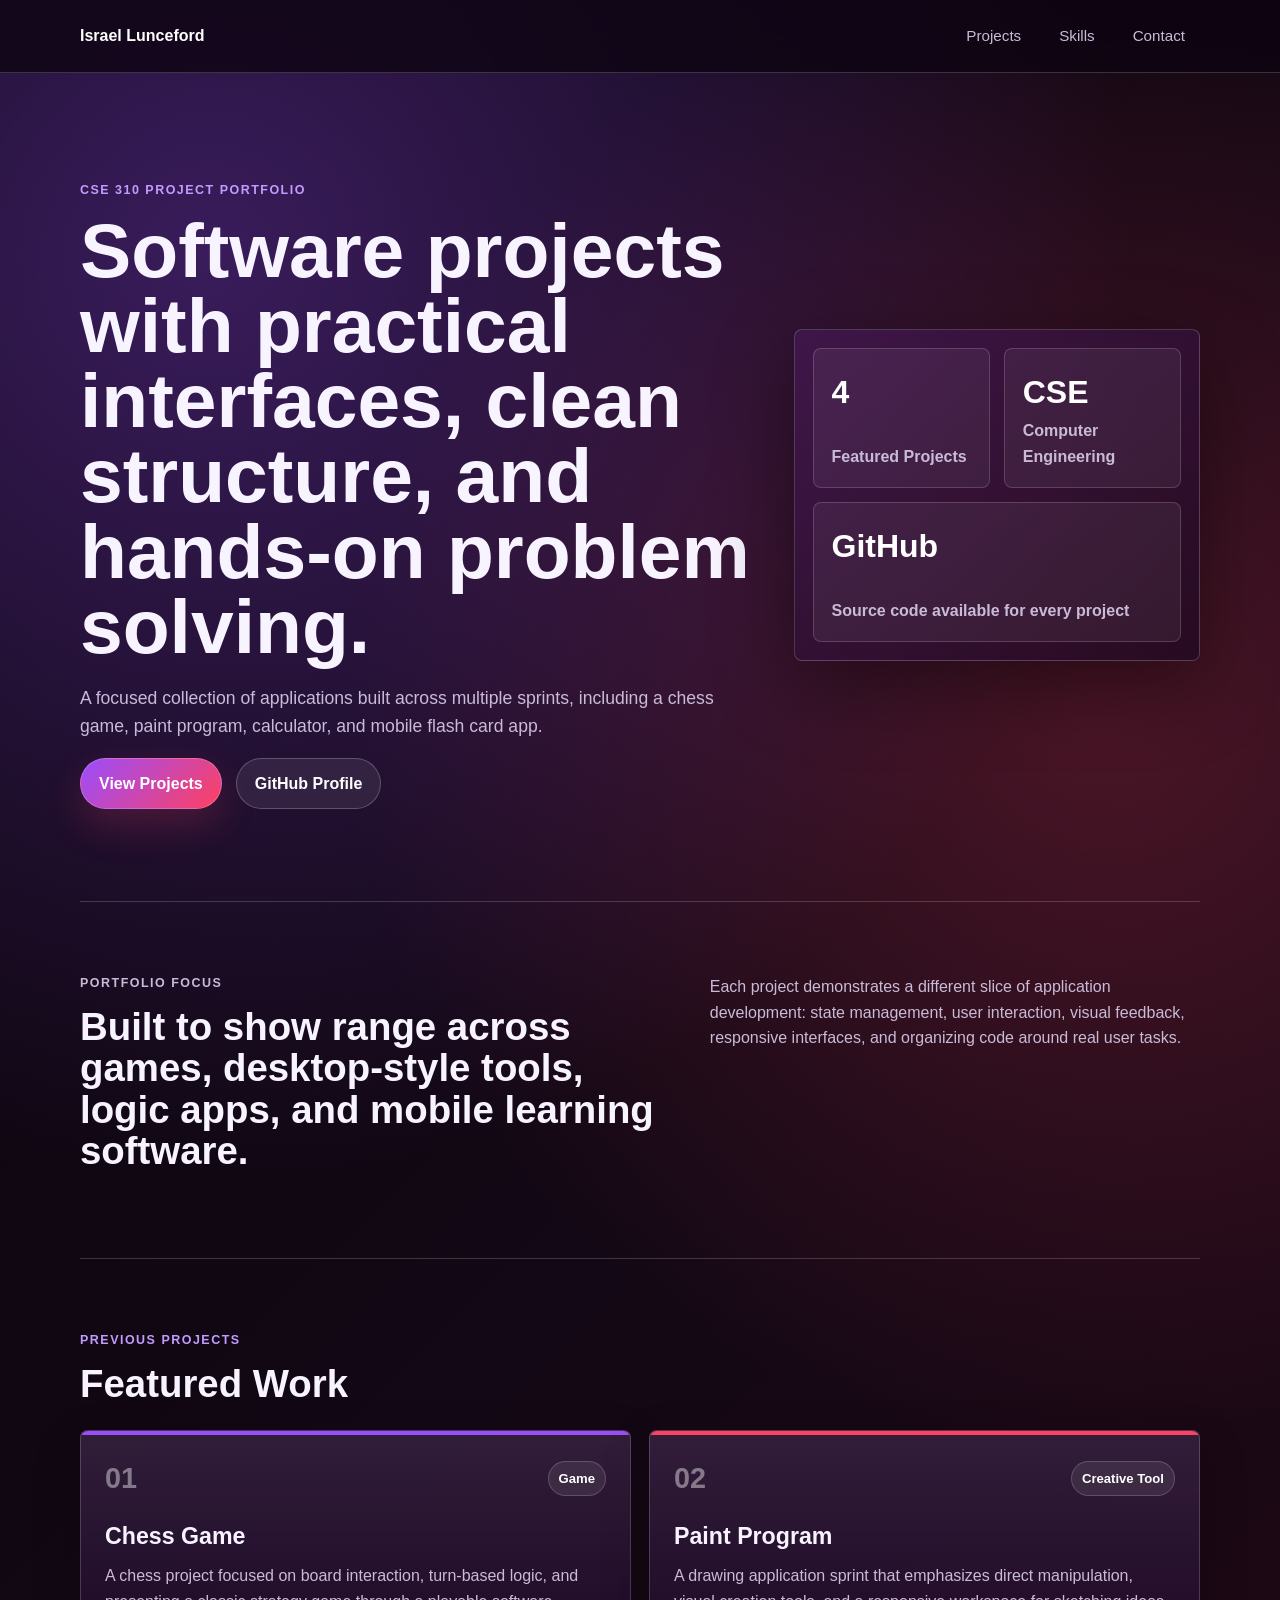
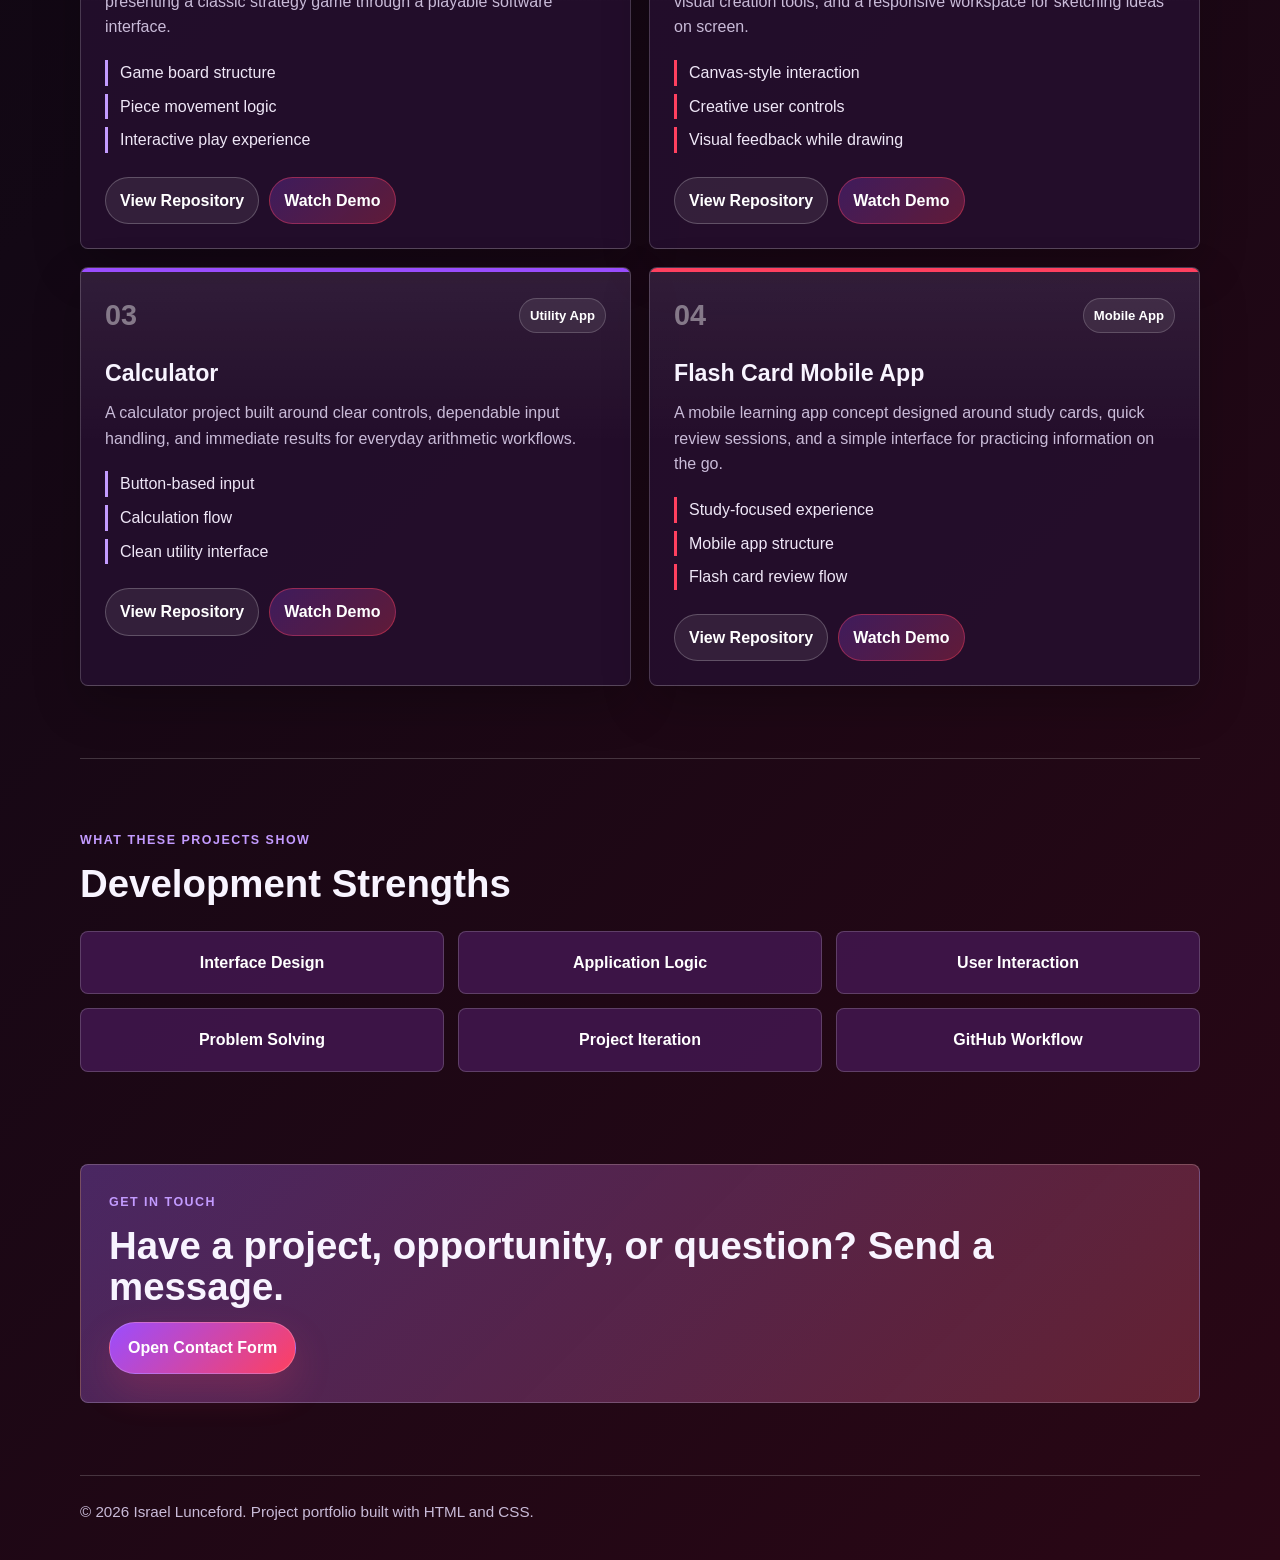
==== index.html @ 555e94a7 "finish" ====
<!DOCTYPE html>
<html lang="en">
<head>
    <meta charset="UTF-8">
    <meta name="viewport" content="width=device-width, initial-scale=1.0">
    <title>Israel Lunceford | Project Portfolio</title>
    <link rel="stylesheet" href="styles/styles.css">
</head>
<body>
    <header class="site-header">
        <nav class="nav-shell" aria-label="Main navigation">
            <a class="brand" href="#top">Israel Lunceford</a>
            <div class="nav-links">
                <a href="#projects">Projects</a>
                <a href="#skills">Skills</a>
                <a href="contact.html">Contact</a>
            </div>
        </nav>
    </header>

    <main id="top">
        <section class="hero">
            <div class="hero-copy">
                <p class="eyebrow">CSE 310 Project Portfolio</p>
                <h1>Software projects with practical interfaces, clean structure, and hands-on problem solving.</h1>
                <p class="hero-text">
                    A focused collection of applications built across multiple sprints, including a chess game,
                    paint program, calculator, and mobile flash card app.
                </p>
                <div class="hero-actions">
                    <a class="button primary" href="#projects">View Projects</a>
                    <a class="button secondary" href="https://github.com/ilunceford" target="_blank" rel="noopener">GitHub Profile</a>
                </div>
            </div>

            <div class="hero-panel" aria-label="Portfolio overview">
                <div class="stat">
                    <span class="stat-number">4</span>
                    <span class="stat-label">Featured Projects</span>
                </div>
                <div class="stat">
                    <span class="stat-number">CSE</span>
                    <span class="stat-label">Computer Engineering</span>
                </div>
                <div class="stat wide">
                    <span class="stat-number">GitHub</span>
                    <span class="stat-label">Source code available for every project</span>
                </div>
            </div>
        </section>

        <section class="section intro">
            <div>
                <p class="eyebrow">Portfolio Focus</p>
                <h2>Built to show range across games, desktop-style tools, logic apps, and mobile learning software.</h2>
            </div>
            <p>
                Each project demonstrates a different slice of application development: state management,
                user interaction, visual feedback, responsive interfaces, and organizing code around real user tasks.
            </p>
        </section>

        <section class="section" id="projects">
            <div class="section-heading">
                <p class="eyebrow">Previous Projects</p>
                <h2>Featured Work</h2>
            </div>

            <div class="project-grid">
                <article class="project-card">
                    <div class="card-topline">
                        <span class="project-number">01</span>
                        <span class="project-type">Game</span>
                    </div>
                    <h3>Chess Game</h3>
                    <p>
                        A chess project focused on board interaction, turn-based logic, and presenting a classic
                        strategy game through a playable software interface.
                    </p>
                    <ul class="feature-list">
                        <li>Game board structure</li>
                        <li>Piece movement logic</li>
                        <li>Interactive play experience</li>
                    </ul>
                    <div class="project-actions">
                        <a class="project-link" href="https://github.com/ilunceford/Chess-Game-CSE310" target="_blank" rel="noopener">
                            View Repository
                        </a>
                        <a class="project-link demo-link" href="https://youtu.be/hnBraJea2mY" target="_blank" rel="noopener">
                            Watch Demo
                        </a>
                    </div>
                </article>

                <article class="project-card">
                    <div class="card-topline">
                        <span class="project-number">02</span>
                        <span class="project-type">Creative Tool</span>
                    </div>
                    <h3>Paint Program</h3>
                    <p>
                        A drawing application sprint that emphasizes direct manipulation, visual creation tools,
                        and a responsive workspace for sketching ideas on screen.
                    </p>
                    <ul class="feature-list">
                        <li>Canvas-style interaction</li>
                        <li>Creative user controls</li>
                        <li>Visual feedback while drawing</li>
                    </ul>
                    <div class="project-actions">
                        <a class="project-link" href="https://github.com/ilunceford/cse-310-sprint2-paint-program" target="_blank" rel="noopener">
                            View Repository
                        </a>
                        <a class="project-link demo-link" href="https://youtu.be/qaKhNTbw5m4" target="_blank" rel="noopener">
                            Watch Demo
                        </a>
                    </div>
                </article>

                <article class="project-card">
                    <div class="card-topline">
                        <span class="project-number">03</span>
                        <span class="project-type">Utility App</span>
                    </div>
                    <h3>Calculator</h3>
                    <p>
                        A calculator project built around clear controls, dependable input handling, and immediate
                        results for everyday arithmetic workflows.
                    </p>
                    <ul class="feature-list">
                        <li>Button-based input</li>
                        <li>Calculation flow</li>
                        <li>Clean utility interface</li>
                    </ul>
                    <div class="project-actions">
                        <a class="project-link" href="https://github.com/ilunceford/cse310-sprint3-calculator" target="_blank" rel="noopener">
                            View Repository
                        </a>
                        <a class="project-link demo-link" href="https://youtu.be/XpUiToTScbg" target="_blank" rel="noopener">
                            Watch Demo
                        </a>
                    </div>
                </article>

                <article class="project-card">
                    <div class="card-topline">
                        <span class="project-number">04</span>
                        <span class="project-type">Mobile App</span>
                    </div>
                    <h3>Flash Card Mobile App</h3>
                    <p>
                        A mobile learning app concept designed around study cards, quick review sessions,
                        and a simple interface for practicing information on the go.
                    </p>
                    <ul class="feature-list">
                        <li>Study-focused experience</li>
                        <li>Mobile app structure</li>
                        <li>Flash card review flow</li>
                    </ul>
                    <div class="project-actions">
                        <a class="project-link" href="https://github.com/ilunceford/cse310-sprint4-flash-card-mobile-app" target="_blank" rel="noopener">
                            View Repository
                        </a>
                        <a class="project-link demo-link" href="https://youtu.be/UPJGGu4-4F0" target="_blank" rel="noopener">
                            Watch Demo
                        </a>
                    </div>
                </article>
            </div>
        </section>

        <section class="section skills-section" id="skills">
            <div class="section-heading">
                <p class="eyebrow">What These Projects Show</p>
                <h2>Development Strengths</h2>
            </div>
            <div class="skill-grid">
                <div class="skill-pill">Interface Design</div>
                <div class="skill-pill">Application Logic</div>
                <div class="skill-pill">User Interaction</div>
                <div class="skill-pill">Problem Solving</div>
                <div class="skill-pill">Project Iteration</div>
                <div class="skill-pill">GitHub Workflow</div>
            </div>
        </section>

        <section class="contact-band" id="contact">
            <div>
                <p class="eyebrow">Get in Touch</p>
                <h2>Have a project, opportunity, or question? Send a message.</h2>
            </div>
            <a class="button primary" href="contact.html">Open Contact Form</a>
        </section>
    </main>

    <footer class="site-footer">
        <p>&copy; 2026 Israel Lunceford. Project portfolio built with HTML and CSS.</p>
    </footer>
</body>
</html>
---- styles/styles.css ----
:root {
    --ink: #f8f4ff;
    --muted: #c9bbd8;
    --bg: #130815;
    --bg-deep: #09040c;
    --panel: rgba(37, 15, 47, 0.84);
    --panel-strong: rgba(68, 24, 82, 0.82);
    --purple: #9a4dff;
    --purple-soft: #c39bff;
    --red: #ff405f;
    --red-dark: #9b102d;
    --line: rgba(255, 255, 255, 0.18);
    --shadow: 0 24px 80px rgba(0, 0, 0, 0.45);
}

* {
    box-sizing: border-box;
}

html {
    scroll-behavior: smooth;
}

body {
    margin: 0;
    color: var(--ink);
    font-family: Arial, Helvetica, sans-serif;
    line-height: 1.6;
    background:
        radial-gradient(circle at 16% 8%, rgba(154, 77, 255, 0.32), transparent 30%),
        radial-gradient(circle at 86% 22%, rgba(255, 64, 95, 0.24), transparent 28%),
        linear-gradient(135deg, var(--bg-deep), var(--bg) 42%, #2a0715);
    min-height: 100vh;
}

a {
    color: inherit;
    text-decoration: none;
}

.site-header {
    position: sticky;
    top: 0;
    z-index: 10;
    border-bottom: 1px solid var(--line);
    background: rgba(13, 5, 17, 0.78);
    backdrop-filter: blur(18px);
}

.nav-shell {
    width: min(1120px, calc(100% - 32px));
    min-height: 72px;
    margin: 0 auto;
    display: flex;
    align-items: center;
    justify-content: space-between;
    gap: 24px;
}

.brand {
    font-weight: 800;
    letter-spacing: 0;
    color: #ffffff;
}

.nav-links {
    display: flex;
    align-items: center;
    gap: 8px;
}

.nav-links a {
    border: 1px solid transparent;
    border-radius: 999px;
    padding: 8px 14px;
    color: var(--muted);
    font-size: 0.95rem;
    transition: border-color 160ms ease, color 160ms ease, background 160ms ease;
}

.nav-links a:hover {
    color: #ffffff;
    border-color: rgba(255, 255, 255, 0.22);
    background: rgba(255, 255, 255, 0.08);
}

.nav-links a[aria-current="page"] {
    color: #ffffff;
    border-color: rgba(255, 255, 255, 0.3);
    background: rgba(255, 255, 255, 0.1);
}

main {
    width: min(1120px, calc(100% - 32px));
    margin: 0 auto;
}

.hero {
    min-height: calc(100vh - 72px);
    display: grid;
    grid-template-columns: minmax(0, 1.25fr) minmax(300px, 0.75fr);
    align-items: center;
    gap: 36px;
    padding: 64px 0 48px;
}

.hero-copy {
    max-width: 760px;
}

.eyebrow {
    margin: 0 0 12px;
    color: var(--purple-soft);
    font-size: 0.78rem;
    font-weight: 800;
    letter-spacing: 0.12em;
    text-transform: uppercase;
}

h1,
h2,
h3,
p {
    margin-top: 0;
}

h1 {
    margin-bottom: 20px;
    font-size: clamp(2.55rem, 6vw, 5.6rem);
    line-height: 0.98;
    letter-spacing: 0;
    max-width: 900px;
}

h2 {
    margin-bottom: 14px;
    font-size: clamp(1.65rem, 3vw, 2.6rem);
    line-height: 1.08;
    letter-spacing: 0;
}

h3 {
    margin-bottom: 12px;
    font-size: 1.45rem;
    line-height: 1.2;
}

.hero-text,
.intro p,
.project-card p,
.site-footer p {
    color: var(--muted);
}

.hero-text {
    max-width: 680px;
    font-size: 1.1rem;
}

.hero-actions,
.contact-band {
    display: flex;
    align-items: center;
    gap: 14px;
    flex-wrap: wrap;
}

.button {
    display: inline-flex;
    align-items: center;
    justify-content: center;
    min-height: 46px;
    border-radius: 999px;
    padding: 12px 18px;
    font-weight: 800;
    transition: transform 160ms ease, border-color 160ms ease, background 160ms ease;
}

.button:hover,
.project-link:hover {
    transform: translateY(-2px);
}

.button.primary {
    border: 1px solid rgba(255, 255, 255, 0.2);
    color: #ffffff;
    background: linear-gradient(135deg, var(--purple), var(--red));
    box-shadow: 0 16px 38px rgba(255, 64, 95, 0.2);
}

.button.secondary {
    border: 1px solid rgba(255, 255, 255, 0.22);
    color: #ffffff;
    background: rgba(255, 255, 255, 0.08);
}

.hero-panel {
    display: grid;
    grid-template-columns: repeat(2, minmax(0, 1fr));
    gap: 14px;
    border: 1px solid var(--line);
    border-radius: 8px;
    padding: 18px;
    background: linear-gradient(145deg, rgba(68, 24, 82, 0.72), rgba(31, 9, 32, 0.78));
    box-shadow: var(--shadow);
}

.stat {
    min-height: 140px;
    border: 1px solid rgba(255, 255, 255, 0.16);
    border-radius: 8px;
    padding: 18px;
    background: rgba(255, 255, 255, 0.06);
    display: flex;
    flex-direction: column;
    justify-content: space-between;
}

.stat.wide {
    grid-column: 1 / -1;
}

.stat-number {
    color: #ffffff;
    font-size: 2rem;
    font-weight: 900;
}

.stat-label {
    color: var(--muted);
    font-weight: 700;
}

.section {
    padding: 72px 0;
}

.intro {
    display: grid;
    grid-template-columns: 1fr 0.82fr;
    gap: 32px;
    border-top: 1px solid var(--line);
    border-bottom: 1px solid var(--line);
}

.section-heading {
    max-width: 720px;
    margin-bottom: 26px;
}

.project-grid {
    display: grid;
    grid-template-columns: repeat(2, minmax(0, 1fr));
    gap: 18px;
}

.project-card {
    position: relative;
    overflow: hidden;
    border: 1px solid rgba(255, 255, 255, 0.18);
    border-radius: 8px;
    padding: 24px;
    background:
        linear-gradient(180deg, rgba(255, 255, 255, 0.07), transparent 42%),
        var(--panel);
    box-shadow: 0 18px 48px rgba(0, 0, 0, 0.22);
}

.project-card::before {
    content: "";
    position: absolute;
    inset: 0;
    border-top: 4px solid var(--red);
    pointer-events: none;
}

.project-card:nth-child(odd)::before {
    border-top-color: var(--purple);
}

.card-topline {
    display: flex;
    align-items: center;
    justify-content: space-between;
    gap: 12px;
    margin-bottom: 22px;
}

.project-number {
    color: rgba(255, 255, 255, 0.42);
    font-size: 1.8rem;
    font-weight: 900;
}

.project-type {
    border: 1px solid rgba(255, 255, 255, 0.18);
    border-radius: 999px;
    padding: 6px 10px;
    color: #ffffff;
    background: rgba(255, 255, 255, 0.08);
    font-size: 0.82rem;
    font-weight: 800;
}

.feature-list {
    display: grid;
    gap: 8px;
    margin: 20px 0 24px;
    padding: 0;
    list-style: none;
}

.feature-list li {
    border-left: 3px solid var(--red);
    padding-left: 12px;
    color: #efe7f7;
}

.project-card:nth-child(odd) .feature-list li {
    border-left-color: var(--purple-soft);
}

.project-actions {
    display: flex;
    align-items: center;
    flex-wrap: wrap;
    gap: 10px;
}

.project-link {
    display: inline-flex;
    align-items: center;
    justify-content: center;
    min-height: 42px;
    border: 1px solid rgba(255, 255, 255, 0.22);
    border-radius: 999px;
    padding: 10px 14px;
    color: #ffffff;
    font-weight: 800;
    background: rgba(255, 255, 255, 0.08);
    transition: transform 160ms ease, border-color 160ms ease, background 160ms ease;
}

.project-link.demo-link {
    border-color: rgba(255, 64, 95, 0.42);
    background: linear-gradient(135deg, rgba(154, 77, 255, 0.24), rgba(255, 64, 95, 0.28));
}

.project-link:hover {
    border-color: rgba(255, 255, 255, 0.42);
    background: rgba(255, 255, 255, 0.13);
}

.skills-section {
    border-top: 1px solid var(--line);
}

.skill-grid {
    display: grid;
    grid-template-columns: repeat(3, minmax(0, 1fr));
    gap: 14px;
}

.skill-pill {
    border: 1px solid rgba(255, 255, 255, 0.18);
    border-radius: 8px;
    padding: 18px;
    color: #ffffff;
    background: var(--panel-strong);
    font-weight: 800;
    text-align: center;
}

.contact-band {
    justify-content: space-between;
    border: 1px solid rgba(255, 255, 255, 0.2);
    border-radius: 8px;
    margin: 20px 0 72px;
    padding: 28px;
    background:
        linear-gradient(135deg, rgba(154, 77, 255, 0.28), rgba(255, 64, 95, 0.22)),
        rgba(255, 255, 255, 0.07);
}

.contact-band h2 {
    margin-bottom: 0;
}

.site-footer {
    width: min(1120px, calc(100% - 32px));
    margin: 0 auto;
    border-top: 1px solid var(--line);
    padding: 24px 0 36px;
}

.site-footer p {
    margin-bottom: 0;
    font-size: 0.95rem;
}

.contact-hero {
    min-height: calc(100vh - 72px);
    display: grid;
    grid-template-columns: minmax(0, 0.9fr) minmax(320px, 1.1fr);
    align-items: start;
    gap: 36px;
    padding: 72px 0;
}

.contact-copy {
    position: sticky;
    top: 112px;
}

.contact-info {
    border: 1px solid rgba(255, 255, 255, 0.2);
    border-radius: 8px;
    margin-top: 28px;
    padding: 22px;
    background:
        linear-gradient(135deg, rgba(154, 77, 255, 0.2), rgba(255, 64, 95, 0.14)),
        rgba(255, 255, 255, 0.06);
}

.contact-info h2 {
    margin-bottom: 18px;
    font-size: 1.35rem;
}

.contact-method {
    display: grid;
    gap: 4px;
    border-top: 1px solid rgba(255, 255, 255, 0.14);
    padding: 16px 0 0;
    margin-top: 16px;
}

.contact-method:first-of-type {
    margin-top: 0;
}

.contact-method span {
    color: var(--muted);
    font-size: 0.82rem;
    font-weight: 800;
    letter-spacing: 0.08em;
    text-transform: uppercase;
}

.contact-method a {
    color: #ffffff;
    font-weight: 800;
    overflow-wrap: anywhere;
    transition: color 160ms ease;
}

.contact-method a:hover {
    color: var(--purple-soft);
}

.contact-form {
    border: 1px solid rgba(255, 255, 255, 0.2);
    border-radius: 8px;
    padding: 28px;
    background:
        linear-gradient(180deg, rgba(255, 255, 255, 0.08), transparent 44%),
        var(--panel);
    box-shadow: var(--shadow);
}

.form-row {
    display: grid;
    gap: 8px;
    margin-bottom: 18px;
}

label {
    color: #ffffff;
    font-weight: 800;
}

input,
select,
textarea {
    width: 100%;
    border: 1px solid rgba(255, 255, 255, 0.18);
    border-radius: 8px;
    padding: 13px 14px;
    color: #ffffff;
    background: rgba(9, 4, 12, 0.72);
    font: inherit;
    outline: none;
    transition: border-color 160ms ease, box-shadow 160ms ease, background 160ms ease;
}

select {
    cursor: pointer;
}

textarea {
    min-height: 180px;
    resize: vertical;
}

input:focus,
select:focus,
textarea:focus {
    border-color: var(--purple-soft);
    box-shadow: 0 0 0 4px rgba(154, 77, 255, 0.18);
    background: rgba(9, 4, 12, 0.9);
}

.input-error {
    border-color: var(--red);
    box-shadow: 0 0 0 4px rgba(255, 64, 95, 0.16);
}

.error-message,
.form-helper,
.form-status {
    color: var(--muted);
    font-size: 0.9rem;
}

.error-message {
    min-height: 1.2em;
    color: #ff9caf;
    font-weight: 700;
}

.form-helper {
    display: flex;
    align-items: center;
    justify-content: space-between;
    gap: 12px;
}

.form-submit {
    width: 100%;
    border: 0;
    cursor: pointer;
}

.form-status {
    min-height: 1.5em;
    margin: 16px 0 0;
    text-align: center;
}

.form-status.status-error {
    color: #ffb3c1;
}

@media (max-width: 820px) {
    .nav-shell {
        min-height: auto;
        padding: 18px 0;
        align-items: flex-start;
        flex-direction: column;
    }

    .nav-links {
        width: 100%;
        justify-content: space-between;
    }

    .nav-links a {
        padding-inline: 10px;
    }

    .hero,
    .intro,
    .contact-hero {
        grid-template-columns: 1fr;
    }

    .contact-copy {
        position: static;
    }

    .hero {
        min-height: auto;
        padding-top: 52px;
    }

    .project-grid,
    .skill-grid {
        grid-template-columns: 1fr;
    }
}

@media (max-width: 520px) {
    main,
    .nav-shell,
    .site-footer {
        width: min(100% - 24px, 1120px);
    }

    .hero-panel {
        grid-template-columns: 1fr;
    }

    .stat.wide {
        grid-column: auto;
    }

    .project-card,
    .contact-band,
    .contact-form {
        padding: 20px;
    }

    .button,
    .project-link {
        width: 100%;
    }
}
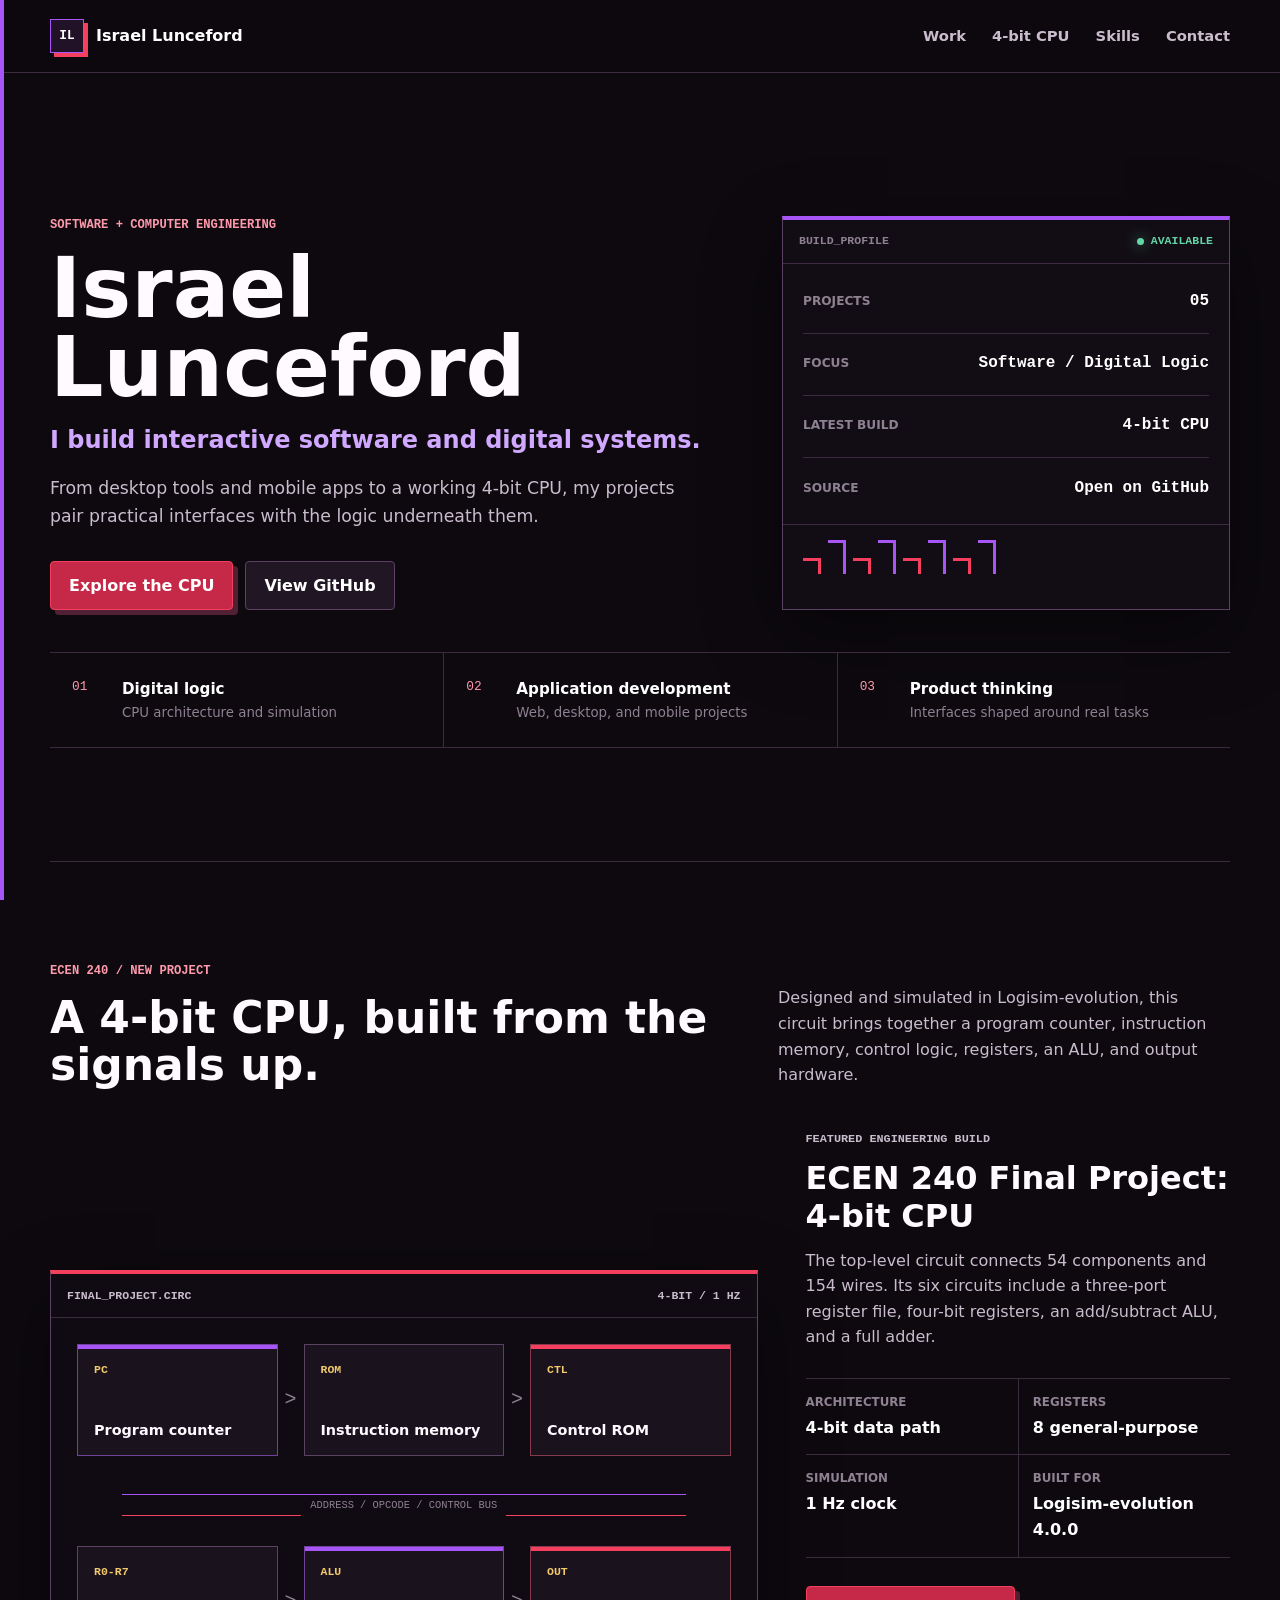
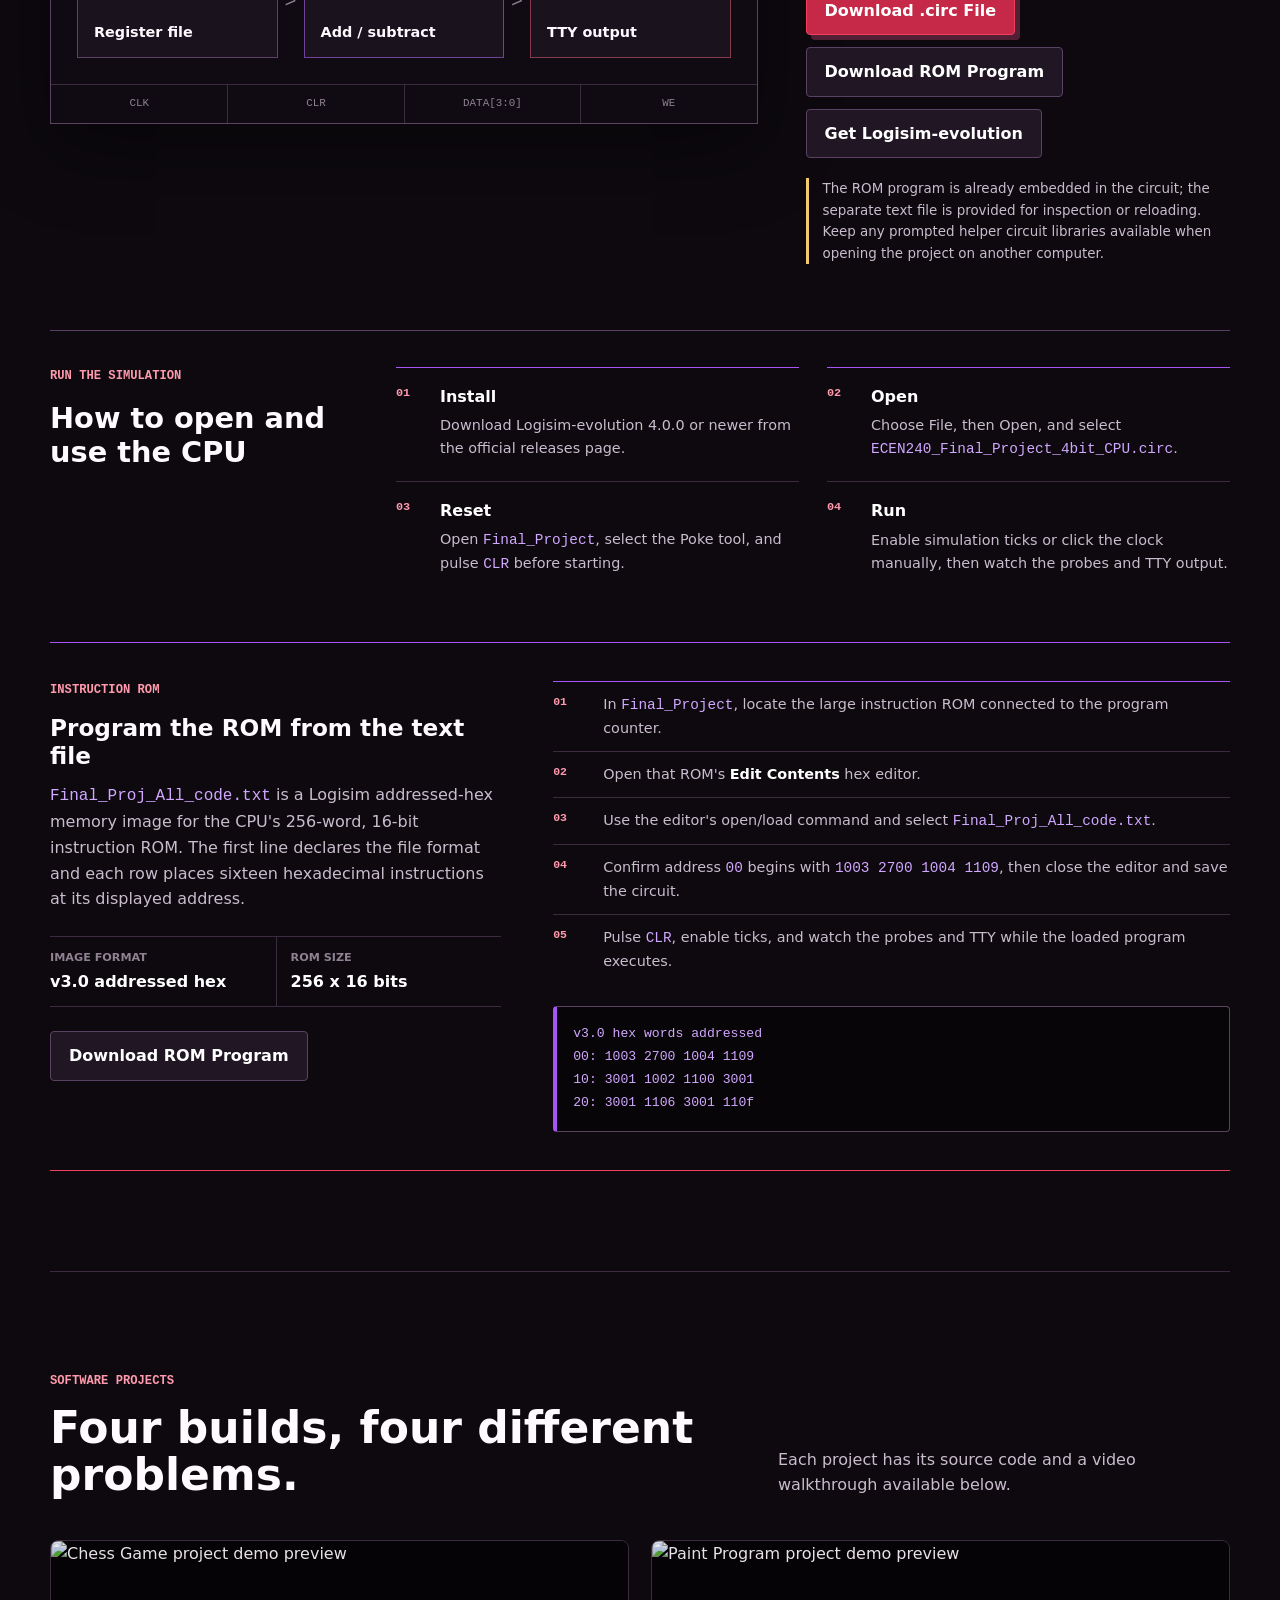
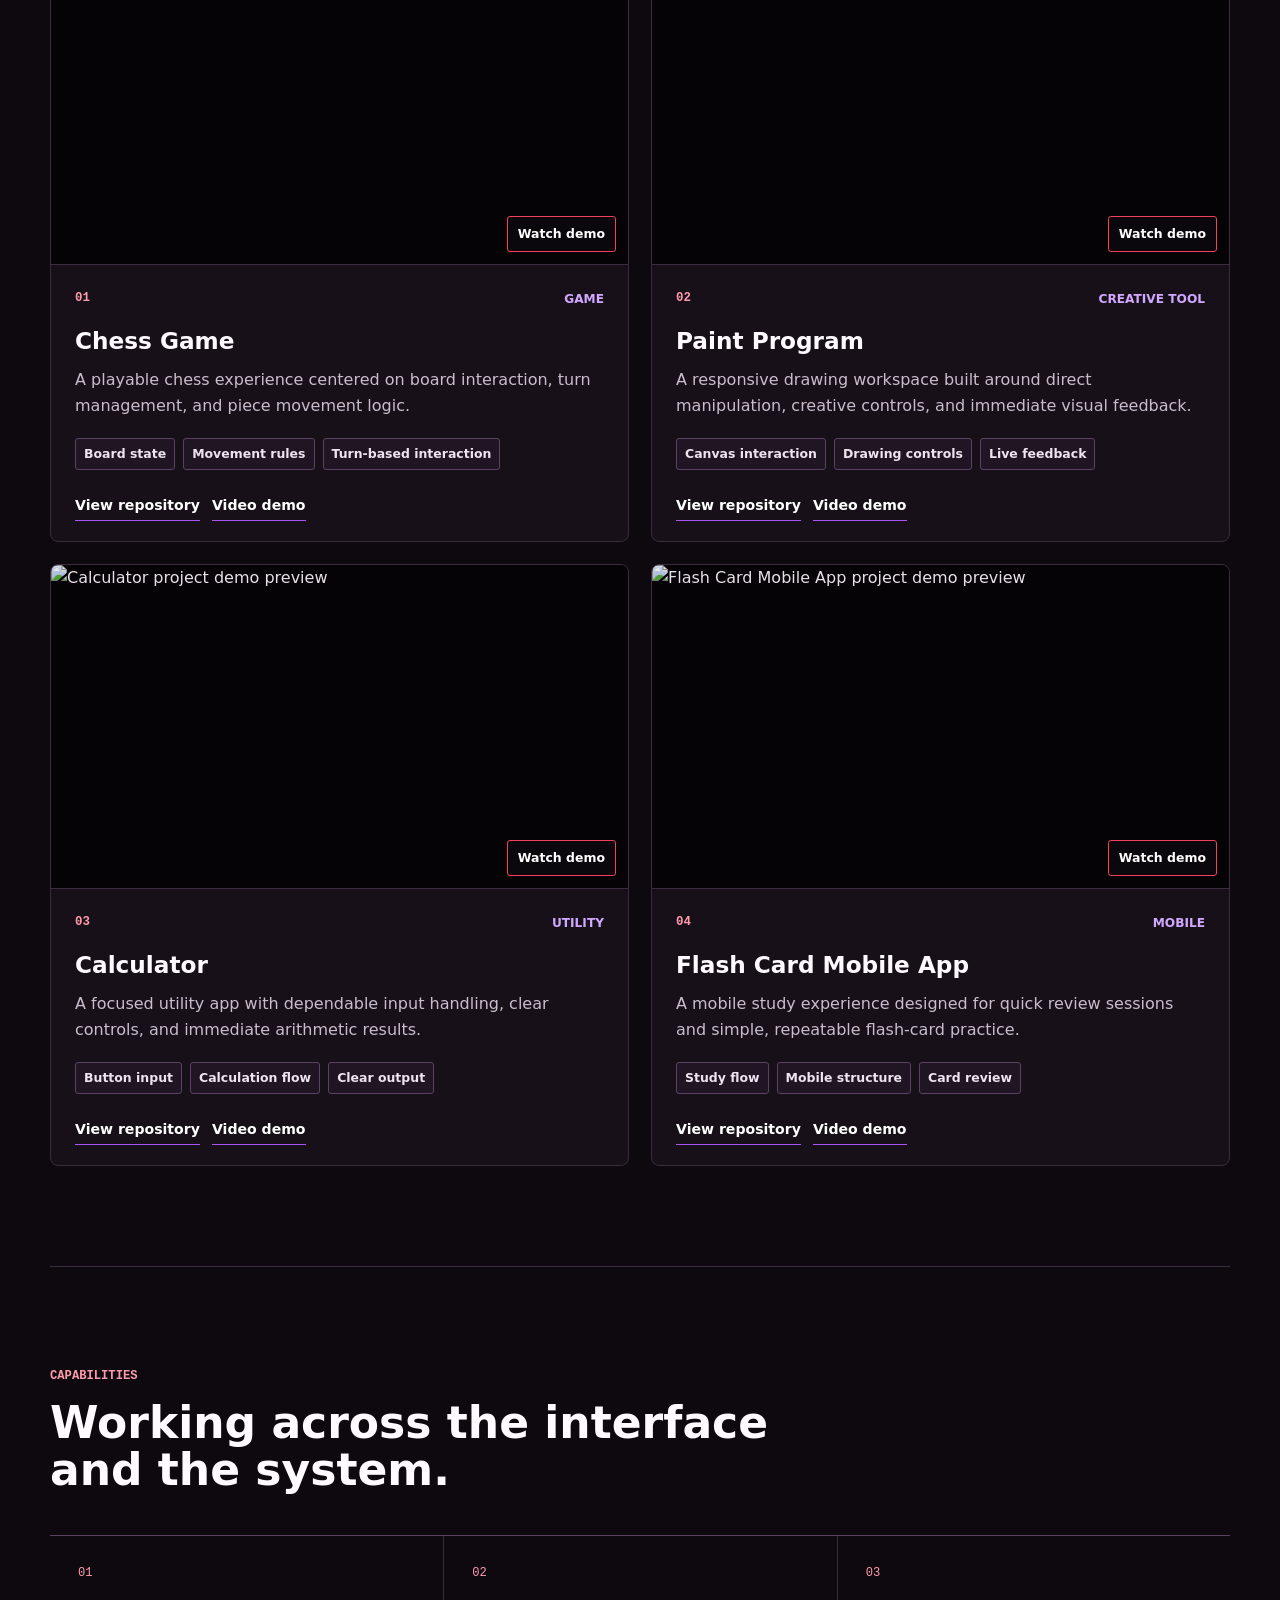
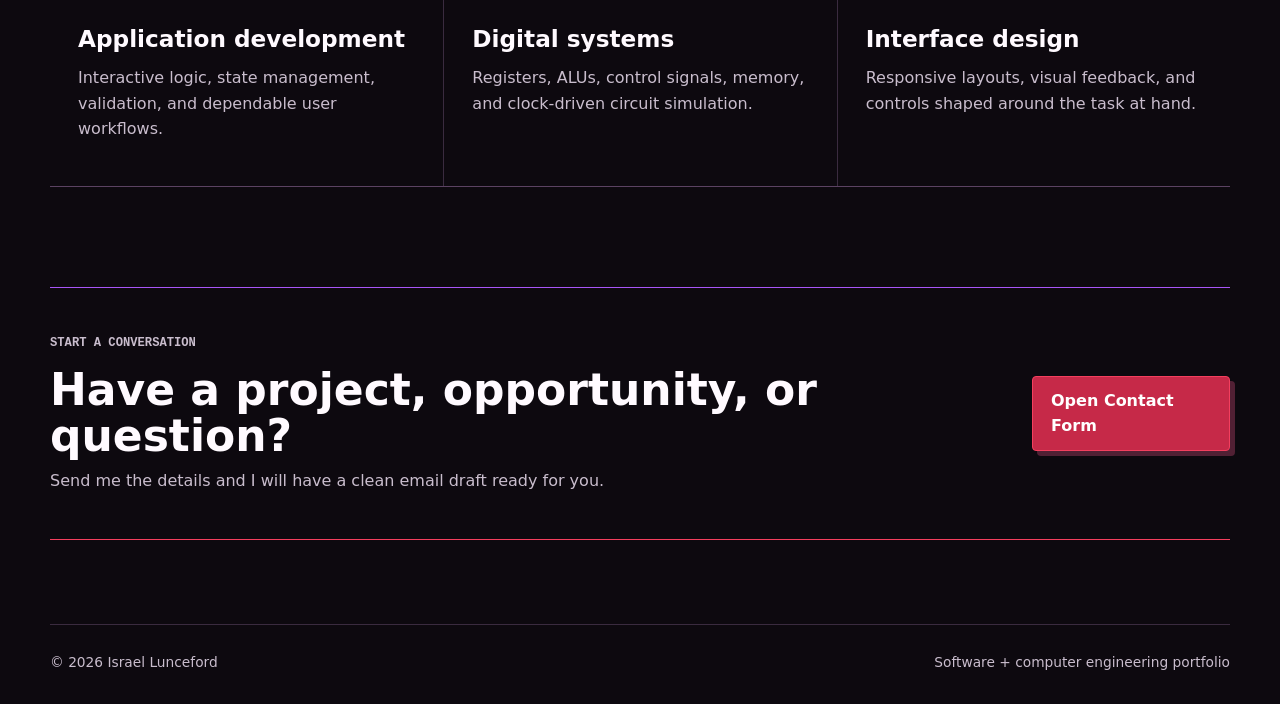
==== commit 11ee0769: "updates" ====
--- a/index.html
+++ b/index.html
@@ -3,15 +3,21 @@
 <head>
     <meta charset="UTF-8">
     <meta name="viewport" content="width=device-width, initial-scale=1.0">
-    <title>Israel Lunceford | Project Portfolio</title>
+    <meta name="description" content="Israel Lunceford's software and computer engineering portfolio, featuring application projects and a 4-bit CPU built in Logisim-evolution.">
+    <title>Israel Lunceford | Software &amp; Computer Engineering</title>
     <link rel="stylesheet" href="styles/styles.css">
+    <script src="scripts/main.js" defer></script>
 </head>
-<body>
+<body class="home-page">
     <header class="site-header">
         <nav class="nav-shell" aria-label="Main navigation">
-            <a class="brand" href="#top">Israel Lunceford</a>
+            <a class="brand" href="#top" aria-label="Israel Lunceford home">
+                <span class="brand-mark">IL</span>
+                <span>Israel Lunceford</span>
+            </a>
             <div class="nav-links">
-                <a href="#projects">Projects</a>
+                <a href="#projects">Work</a>
+                <a href="#cpu">4-bit CPU</a>
                 <a href="#skills">Skills</a>
                 <a href="contact.html">Contact</a>
             </div>
@@ -19,182 +25,289 @@
     </header>
 
     <main id="top">
-        <section class="hero">
-            <div class="hero-copy">
-                <p class="eyebrow">CSE 310 Project Portfolio</p>
-                <h1>Software projects with practical interfaces, clean structure, and hands-on problem solving.</h1>
+        <section class="hero" aria-labelledby="hero-title">
+            <div class="hero-copy" data-reveal>
+                <p class="eyebrow">Software + Computer Engineering</p>
+                <h1 id="hero-title">Israel Lunceford</h1>
+                <p class="hero-kicker">I build interactive software and digital systems.</p>
                 <p class="hero-text">
-                    A focused collection of applications built across multiple sprints, including a chess game,
-                    paint program, calculator, and mobile flash card app.
+                    From desktop tools and mobile apps to a working 4-bit CPU, my projects pair
+                    practical interfaces with the logic underneath them.
                 </p>
                 <div class="hero-actions">
-                    <a class="button primary" href="#projects">View Projects</a>
-                    <a class="button secondary" href="https://github.com/ilunceford" target="_blank" rel="noopener">GitHub Profile</a>
-                </div>
-            </div>
-
-            <div class="hero-panel" aria-label="Portfolio overview">
-                <div class="stat">
-                    <span class="stat-number">4</span>
-                    <span class="stat-label">Featured Projects</span>
-                </div>
-                <div class="stat">
-                    <span class="stat-number">CSE</span>
-                    <span class="stat-label">Computer Engineering</span>
-                </div>
-                <div class="stat wide">
-                    <span class="stat-number">GitHub</span>
-                    <span class="stat-label">Source code available for every project</span>
-                </div>
-            </div>
-        </section>
-
-        <section class="section intro">
+                    <a class="button primary" href="#cpu">Explore the CPU</a>
+                    <a class="button secondary" href="https://github.com/ilunceford" target="_blank" rel="noopener">View GitHub</a>
+                </div>
+            </div>
+
+            <aside class="hero-console" aria-label="Portfolio build summary" data-reveal>
+                <div class="console-header">
+                    <span>BUILD_PROFILE</span>
+                    <span class="status-indicator"><span aria-hidden="true"></span> AVAILABLE</span>
+                </div>
+                <dl class="console-list">
+                    <div>
+                        <dt>Projects</dt>
+                        <dd>05</dd>
+                    </div>
+                    <div>
+                        <dt>Focus</dt>
+                        <dd>Software / Digital Logic</dd>
+                    </div>
+                    <div>
+                        <dt>Latest build</dt>
+                        <dd>4-bit CPU</dd>
+                    </div>
+                    <div>
+                        <dt>Source</dt>
+                        <dd>Open on GitHub</dd>
+                    </div>
+                </dl>
+                <div class="console-signal" aria-hidden="true">
+                    <span></span><span></span><span></span><span></span><span></span><span></span><span></span><span></span>
+                </div>
+            </aside>
+
+            <div class="hero-index" aria-label="Portfolio overview" data-reveal>
+                <div><span>01</span><strong>Digital logic</strong><small>CPU architecture and simulation</small></div>
+                <div><span>02</span><strong>Application development</strong><small>Web, desktop, and mobile projects</small></div>
+                <div><span>03</span><strong>Product thinking</strong><small>Interfaces shaped around real tasks</small></div>
+            </div>
+        </section>
+
+        <section class="section cpu-showcase" id="cpu" aria-labelledby="cpu-title">
+            <div class="section-heading split-heading" data-reveal>
+                <div>
+                    <p class="eyebrow">ECEN 240 / New Project</p>
+                    <h2 id="cpu-title">A 4-bit CPU, built from the signals up.</h2>
+                </div>
+                <p>
+                    Designed and simulated in Logisim-evolution, this circuit brings together a program
+                    counter, instruction memory, control logic, registers, an ALU, and output hardware.
+                </p>
+            </div>
+
+            <div class="cpu-layout">
+                <div class="cpu-machine" role="img" aria-label="Simplified block diagram showing the CPU program counter, instruction ROM, control ROM, register file, ALU, and TTY output" data-reveal>
+                    <div class="machine-toolbar">
+                        <span>FINAL_PROJECT.CIRC</span>
+                        <span>4-BIT / 1 HZ</span>
+                    </div>
+                    <div class="logic-route">
+                        <div class="logic-node purple-node">
+                            <span>PC</span>
+                            <strong>Program counter</strong>
+                        </div>
+                        <span class="logic-arrow" aria-hidden="true">&gt;</span>
+                        <div class="logic-node">
+                            <span>ROM</span>
+                            <strong>Instruction memory</strong>
+                        </div>
+                        <span class="logic-arrow" aria-hidden="true">&gt;</span>
+                        <div class="logic-node red-node">
+                            <span>CTL</span>
+                            <strong>Control ROM</strong>
+                        </div>
+                    </div>
+                    <div class="machine-bus"><span>ADDRESS / OPCODE / CONTROL BUS</span></div>
+                    <div class="logic-route lower-route">
+                        <div class="logic-node">
+                            <span>R0-R7</span>
+                            <strong>Register file</strong>
+                        </div>
+                        <span class="logic-arrow" aria-hidden="true">&gt;</span>
+                        <div class="logic-node purple-node">
+                            <span>ALU</span>
+                            <strong>Add / subtract</strong>
+                        </div>
+                        <span class="logic-arrow" aria-hidden="true">&gt;</span>
+                        <div class="logic-node red-node">
+                            <span>OUT</span>
+                            <strong>TTY output</strong>
+                        </div>
+                    </div>
+                    <div class="machine-footer">
+                        <span>CLK</span>
+                        <span>CLR</span>
+                        <span>DATA[3:0]</span>
+                        <span>WE</span>
+                    </div>
+                </div>
+
+                <div class="cpu-copy" data-reveal>
+                    <p class="project-label">Featured engineering build</p>
+                    <h3>ECEN 240 Final Project: 4-bit CPU</h3>
+                    <p>
+                        The top-level circuit connects 54 components and 154 wires. Its six circuits include
+                        a three-port register file, four-bit registers, an add/subtract ALU, and a full adder.
+                    </p>
+                    <dl class="cpu-facts">
+                        <div><dt>Architecture</dt><dd>4-bit data path</dd></div>
+                        <div><dt>Registers</dt><dd>8 general-purpose</dd></div>
+                        <div><dt>Simulation</dt><dd>1 Hz clock</dd></div>
+                        <div><dt>Built for</dt><dd>Logisim-evolution 4.0.0</dd></div>
+                    </dl>
+                    <div class="project-actions">
+                        <a class="button primary" href="ECEN240_Final_Project_4bit_CPU.circ" download>Download .circ File</a>
+                        <a class="button secondary" href="Final_Proj_All_code.txt" download>Download ROM Program</a>
+                        <a class="button secondary" href="https://github.com/logisim-evolution/logisim-evolution/releases" target="_blank" rel="noopener">Get Logisim-evolution</a>
+                    </div>
+                    <p class="compatibility-note">
+                        The ROM program is already embedded in the circuit; the separate text file is provided for inspection or reloading. Keep any prompted helper circuit libraries available when opening the project on another computer.
+                    </p>
+                </div>
+            </div>
+
+            <div class="run-guide" aria-labelledby="run-guide-title" data-reveal>
+                <div class="run-guide-heading">
+                    <p class="eyebrow">Run the Simulation</p>
+                    <h3 id="run-guide-title">How to open and use the CPU</h3>
+                </div>
+                <ol class="run-steps">
+                    <li><span>01</span><strong>Install</strong><p>Download Logisim-evolution 4.0.0 or newer from the official releases page.</p></li>
+                    <li><span>02</span><strong>Open</strong><p>Choose File, then Open, and select <code>ECEN240_Final_Project_4bit_CPU.circ</code>.</p></li>
+                    <li><span>03</span><strong>Reset</strong><p>Open <code>Final_Project</code>, select the Poke tool, and pulse <code>CLR</code> before starting.</p></li>
+                    <li><span>04</span><strong>Run</strong><p>Enable simulation ticks or click the clock manually, then watch the probes and TTY output.</p></li>
+                </ol>
+            </div>
+
+            <div class="rom-programmer" aria-labelledby="rom-programmer-title" data-reveal>
+                <div class="rom-program-copy">
+                    <p class="eyebrow">Instruction ROM</p>
+                    <h3 id="rom-programmer-title">Program the ROM from the text file</h3>
+                    <p>
+                        <code>Final_Proj_All_code.txt</code> is a Logisim addressed-hex memory image for the
+                        CPU's 256-word, 16-bit instruction ROM. The first line declares the file format and
+                        each row places sixteen hexadecimal instructions at its displayed address.
+                    </p>
+                    <dl class="rom-facts">
+                        <div><dt>Image format</dt><dd>v3.0 addressed hex</dd></div>
+                        <div><dt>ROM size</dt><dd>256 x 16 bits</dd></div>
+                    </dl>
+                    <a class="button secondary" href="Final_Proj_All_code.txt" download>Download ROM Program</a>
+                </div>
+
+                <div class="rom-load-workflow">
+                    <ol class="rom-load-steps">
+                        <li><span>01</span><p>In <code>Final_Project</code>, locate the large instruction ROM connected to the program counter.</p></li>
+                        <li><span>02</span><p>Open that ROM's <strong>Edit Contents</strong> hex editor.</p></li>
+                        <li><span>03</span><p>Use the editor's open/load command and select <code>Final_Proj_All_code.txt</code>.</p></li>
+                        <li><span>04</span><p>Confirm address <code>00</code> begins with <code>1003 2700 1004 1109</code>, then close the editor and save the circuit.</p></li>
+                        <li><span>05</span><p>Pulse <code>CLR</code>, enable ticks, and watch the probes and TTY while the loaded program executes.</p></li>
+                    </ol>
+                    <pre class="rom-preview" aria-label="Beginning of the ROM program file"><code>v3.0 hex words addressed
+00: 1003 2700 1004 1109
+10: 3001 1002 1100 3001
+20: 3001 1106 3001 110f</code></pre>
+                </div>
+            </div>
+        </section>
+
+        <section class="section projects-section" id="projects" aria-labelledby="projects-title">
+            <div class="section-heading split-heading" data-reveal>
+                <div>
+                    <p class="eyebrow">Software Projects</p>
+                    <h2 id="projects-title">Four builds, four different problems.</h2>
+                </div>
+                <p>Each project has its source code and a video walkthrough available below.</p>
+            </div>
+
+            <div class="project-grid">
+                <article class="project-card" data-reveal>
+                    <a class="project-media" href="https://youtu.be/hnBraJea2mY" target="_blank" rel="noopener" aria-label="Watch the Chess Game demo">
+                        <img src="https://i.ytimg.com/vi/hnBraJea2mY/hqdefault.jpg" alt="Chess Game project demo preview" loading="lazy">
+                        <span>Watch demo</span>
+                    </a>
+                    <div class="project-body">
+                        <div class="card-topline"><span class="project-number">01</span><span class="project-type">Game</span></div>
+                        <h3>Chess Game</h3>
+                        <p>A playable chess experience centered on board interaction, turn management, and piece movement logic.</p>
+                        <ul class="feature-list"><li>Board state</li><li>Movement rules</li><li>Turn-based interaction</li></ul>
+                        <div class="project-actions">
+                            <a class="text-link" href="https://github.com/ilunceford/Chess-Game-CSE310" target="_blank" rel="noopener">View repository</a>
+                            <a class="text-link" href="https://youtu.be/hnBraJea2mY" target="_blank" rel="noopener">Video demo</a>
+                        </div>
+                    </div>
+                </article>
+
+                <article class="project-card" data-reveal>
+                    <a class="project-media" href="https://youtu.be/qaKhNTbw5m4" target="_blank" rel="noopener" aria-label="Watch the Paint Program demo">
+                        <img src="https://i.ytimg.com/vi/qaKhNTbw5m4/hqdefault.jpg" alt="Paint Program project demo preview" loading="lazy">
+                        <span>Watch demo</span>
+                    </a>
+                    <div class="project-body">
+                        <div class="card-topline"><span class="project-number">02</span><span class="project-type">Creative Tool</span></div>
+                        <h3>Paint Program</h3>
+                        <p>A responsive drawing workspace built around direct manipulation, creative controls, and immediate visual feedback.</p>
+                        <ul class="feature-list"><li>Canvas interaction</li><li>Drawing controls</li><li>Live feedback</li></ul>
+                        <div class="project-actions">
+                            <a class="text-link" href="https://github.com/ilunceford/cse-310-sprint2-paint-program" target="_blank" rel="noopener">View repository</a>
+                            <a class="text-link" href="https://youtu.be/qaKhNTbw5m4" target="_blank" rel="noopener">Video demo</a>
+                        </div>
+                    </div>
+                </article>
+
+                <article class="project-card" data-reveal>
+                    <a class="project-media" href="https://youtu.be/XpUiToTScbg" target="_blank" rel="noopener" aria-label="Watch the Calculator demo">
+                        <img src="https://i.ytimg.com/vi/XpUiToTScbg/hqdefault.jpg" alt="Calculator project demo preview" loading="lazy">
+                        <span>Watch demo</span>
+                    </a>
+                    <div class="project-body">
+                        <div class="card-topline"><span class="project-number">03</span><span class="project-type">Utility</span></div>
+                        <h3>Calculator</h3>
+                        <p>A focused utility app with dependable input handling, clear controls, and immediate arithmetic results.</p>
+                        <ul class="feature-list"><li>Button input</li><li>Calculation flow</li><li>Clear output</li></ul>
+                        <div class="project-actions">
+                            <a class="text-link" href="https://github.com/ilunceford/cse310-sprint3-calculator" target="_blank" rel="noopener">View repository</a>
+                            <a class="text-link" href="https://youtu.be/XpUiToTScbg" target="_blank" rel="noopener">Video demo</a>
+                        </div>
+                    </div>
+                </article>
+
+                <article class="project-card" data-reveal>
+                    <a class="project-media" href="https://youtu.be/UPJGGu4-4F0" target="_blank" rel="noopener" aria-label="Watch the Flash Card Mobile App demo">
+                        <img src="https://i.ytimg.com/vi/UPJGGu4-4F0/hqdefault.jpg" alt="Flash Card Mobile App project demo preview" loading="lazy">
+                        <span>Watch demo</span>
+                    </a>
+                    <div class="project-body">
+                        <div class="card-topline"><span class="project-number">04</span><span class="project-type">Mobile</span></div>
+                        <h3>Flash Card Mobile App</h3>
+                        <p>A mobile study experience designed for quick review sessions and simple, repeatable flash-card practice.</p>
+                        <ul class="feature-list"><li>Study flow</li><li>Mobile structure</li><li>Card review</li></ul>
+                        <div class="project-actions">
+                            <a class="text-link" href="https://github.com/ilunceford/cse310-sprint4-flash-card-mobile-app" target="_blank" rel="noopener">View repository</a>
+                            <a class="text-link" href="https://youtu.be/UPJGGu4-4F0" target="_blank" rel="noopener">Video demo</a>
+                        </div>
+                    </div>
+                </article>
+            </div>
+        </section>
+
+        <section class="section skills-section" id="skills" aria-labelledby="skills-title">
+            <div class="section-heading" data-reveal>
+                <p class="eyebrow">Capabilities</p>
+                <h2 id="skills-title">Working across the interface and the system.</h2>
+            </div>
+            <div class="capability-grid">
+                <article data-reveal><span>01</span><h3>Application development</h3><p>Interactive logic, state management, validation, and dependable user workflows.</p></article>
+                <article data-reveal><span>02</span><h3>Digital systems</h3><p>Registers, ALUs, control signals, memory, and clock-driven circuit simulation.</p></article>
+                <article data-reveal><span>03</span><h3>Interface design</h3><p>Responsive layouts, visual feedback, and controls shaped around the task at hand.</p></article>
+            </div>
+        </section>
+
+        <section class="contact-band" id="contact" data-reveal>
             <div>
-                <p class="eyebrow">Portfolio Focus</p>
-                <h2>Built to show range across games, desktop-style tools, logic apps, and mobile learning software.</h2>
-            </div>
-            <p>
-                Each project demonstrates a different slice of application development: state management,
-                user interaction, visual feedback, responsive interfaces, and organizing code around real user tasks.
-            </p>
-        </section>
-
-        <section class="section" id="projects">
-            <div class="section-heading">
-                <p class="eyebrow">Previous Projects</p>
-                <h2>Featured Work</h2>
-            </div>
-
-            <div class="project-grid">
-                <article class="project-card">
-                    <div class="card-topline">
-                        <span class="project-number">01</span>
-                        <span class="project-type">Game</span>
-                    </div>
-                    <h3>Chess Game</h3>
-                    <p>
-                        A chess project focused on board interaction, turn-based logic, and presenting a classic
-                        strategy game through a playable software interface.
-                    </p>
-                    <ul class="feature-list">
-                        <li>Game board structure</li>
-                        <li>Piece movement logic</li>
-                        <li>Interactive play experience</li>
-                    </ul>
-                    <div class="project-actions">
-                        <a class="project-link" href="https://github.com/ilunceford/Chess-Game-CSE310" target="_blank" rel="noopener">
-                            View Repository
-                        </a>
-                        <a class="project-link demo-link" href="https://youtu.be/hnBraJea2mY" target="_blank" rel="noopener">
-                            Watch Demo
-                        </a>
-                    </div>
-                </article>
-
-                <article class="project-card">
-                    <div class="card-topline">
-                        <span class="project-number">02</span>
-                        <span class="project-type">Creative Tool</span>
-                    </div>
-                    <h3>Paint Program</h3>
-                    <p>
-                        A drawing application sprint that emphasizes direct manipulation, visual creation tools,
-                        and a responsive workspace for sketching ideas on screen.
-                    </p>
-                    <ul class="feature-list">
-                        <li>Canvas-style interaction</li>
-                        <li>Creative user controls</li>
-                        <li>Visual feedback while drawing</li>
-                    </ul>
-                    <div class="project-actions">
-                        <a class="project-link" href="https://github.com/ilunceford/cse-310-sprint2-paint-program" target="_blank" rel="noopener">
-                            View Repository
-                        </a>
-                        <a class="project-link demo-link" href="https://youtu.be/qaKhNTbw5m4" target="_blank" rel="noopener">
-                            Watch Demo
-                        </a>
-                    </div>
-                </article>
-
-                <article class="project-card">
-                    <div class="card-topline">
-                        <span class="project-number">03</span>
-                        <span class="project-type">Utility App</span>
-                    </div>
-                    <h3>Calculator</h3>
-                    <p>
-                        A calculator project built around clear controls, dependable input handling, and immediate
-                        results for everyday arithmetic workflows.
-                    </p>
-                    <ul class="feature-list">
-                        <li>Button-based input</li>
-                        <li>Calculation flow</li>
-                        <li>Clean utility interface</li>
-                    </ul>
-                    <div class="project-actions">
-                        <a class="project-link" href="https://github.com/ilunceford/cse310-sprint3-calculator" target="_blank" rel="noopener">
-                            View Repository
-                        </a>
-                        <a class="project-link demo-link" href="https://youtu.be/XpUiToTScbg" target="_blank" rel="noopener">
-                            Watch Demo
-                        </a>
-                    </div>
-                </article>
-
-                <article class="project-card">
-                    <div class="card-topline">
-                        <span class="project-number">04</span>
-                        <span class="project-type">Mobile App</span>
-                    </div>
-                    <h3>Flash Card Mobile App</h3>
-                    <p>
-                        A mobile learning app concept designed around study cards, quick review sessions,
-                        and a simple interface for practicing information on the go.
-                    </p>
-                    <ul class="feature-list">
-                        <li>Study-focused experience</li>
-                        <li>Mobile app structure</li>
-                        <li>Flash card review flow</li>
-                    </ul>
-                    <div class="project-actions">
-                        <a class="project-link" href="https://github.com/ilunceford/cse310-sprint4-flash-card-mobile-app" target="_blank" rel="noopener">
-                            View Repository
-                        </a>
-                        <a class="project-link demo-link" href="https://youtu.be/UPJGGu4-4F0" target="_blank" rel="noopener">
-                            Watch Demo
-                        </a>
-                    </div>
-                </article>
-            </div>
-        </section>
-
-        <section class="section skills-section" id="skills">
-            <div class="section-heading">
-                <p class="eyebrow">What These Projects Show</p>
-                <h2>Development Strengths</h2>
-            </div>
-            <div class="skill-grid">
-                <div class="skill-pill">Interface Design</div>
-                <div class="skill-pill">Application Logic</div>
-                <div class="skill-pill">User Interaction</div>
-                <div class="skill-pill">Problem Solving</div>
-                <div class="skill-pill">Project Iteration</div>
-                <div class="skill-pill">GitHub Workflow</div>
-            </div>
-        </section>
-
-        <section class="contact-band" id="contact">
-            <div>
-                <p class="eyebrow">Get in Touch</p>
-                <h2>Have a project, opportunity, or question? Send a message.</h2>
+                <p class="eyebrow">Start a Conversation</p>
+                <h2>Have a project, opportunity, or question?</h2>
+                <p>Send me the details and I will have a clean email draft ready for you.</p>
             </div>
             <a class="button primary" href="contact.html">Open Contact Form</a>
         </section>
     </main>
 
     <footer class="site-footer">
-        <p>&copy; 2026 Israel Lunceford. Project portfolio built with HTML and CSS.</p>
+        <p>&copy; <span data-current-year>2026</span> Israel Lunceford</p>
+        <p>Software + computer engineering portfolio</p>
     </footer>
 </body>
 </html>
--- a/styles/styles.css
+++ b/styles/styles.css
@@ -1,16 +1,20 @@
 :root {
-    --ink: #f8f4ff;
-    --muted: #c9bbd8;
-    --bg: #130815;
-    --bg-deep: #09040c;
-    --panel: rgba(37, 15, 47, 0.84);
-    --panel-strong: rgba(68, 24, 82, 0.82);
-    --purple: #9a4dff;
-    --purple-soft: #c39bff;
-    --red: #ff405f;
-    --red-dark: #9b102d;
-    --line: rgba(255, 255, 255, 0.18);
-    --shadow: 0 24px 80px rgba(0, 0, 0, 0.45);
+    --ink: #fffaff;
+    --muted: #c9bdcd;
+    --faint: #8e8192;
+    --bg: #0d090f;
+    --surface: #171019;
+    --surface-raised: #211624;
+    --purple: #a855f7;
+    --purple-soft: #d1a8ff;
+    --red: #f43f5e;
+    --red-soft: #ff9aad;
+    --gold: #f2c96d;
+    --green: #63d6a5;
+    --line: #3a2b3f;
+    --line-strong: #5b4262;
+    --shadow: 0 26px 70px rgba(0, 0, 0, 0.38);
+    --content: 1180px;
 }
 
 * {
@@ -19,18 +23,30 @@
 
 html {
     scroll-behavior: smooth;
+    scroll-padding-top: 92px;
 }
 
 body {
+    min-height: 100vh;
     margin: 0;
     color: var(--ink);
-    font-family: Arial, Helvetica, sans-serif;
+    background: var(--bg);
+    font-family: Inter, ui-sans-serif, system-ui, -apple-system, BlinkMacSystemFont, "Segoe UI", sans-serif;
     line-height: 1.6;
-    background:
-        radial-gradient(circle at 16% 8%, rgba(154, 77, 255, 0.32), transparent 30%),
-        radial-gradient(circle at 86% 22%, rgba(255, 64, 95, 0.24), transparent 28%),
-        linear-gradient(135deg, var(--bg-deep), var(--bg) 42%, #2a0715);
-    min-height: 100vh;
+}
+
+body::before {
+    position: fixed;
+    inset: 0 auto 0 0;
+    width: 4px;
+    background: var(--purple);
+    content: "";
+    z-index: 30;
+}
+
+::selection {
+    color: #ffffff;
+    background: #8a2049;
 }
 
 a {
@@ -38,105 +54,59 @@
     text-decoration: none;
 }
 
-.site-header {
-    position: sticky;
-    top: 0;
-    z-index: 10;
-    border-bottom: 1px solid var(--line);
-    background: rgba(13, 5, 17, 0.78);
-    backdrop-filter: blur(18px);
-}
-
-.nav-shell {
-    width: min(1120px, calc(100% - 32px));
-    min-height: 72px;
-    margin: 0 auto;
-    display: flex;
-    align-items: center;
-    justify-content: space-between;
-    gap: 24px;
-}
-
-.brand {
-    font-weight: 800;
-    letter-spacing: 0;
-    color: #ffffff;
-}
-
-.nav-links {
-    display: flex;
-    align-items: center;
-    gap: 8px;
-}
-
-.nav-links a {
-    border: 1px solid transparent;
-    border-radius: 999px;
-    padding: 8px 14px;
-    color: var(--muted);
-    font-size: 0.95rem;
-    transition: border-color 160ms ease, color 160ms ease, background 160ms ease;
-}
-
-.nav-links a:hover {
-    color: #ffffff;
-    border-color: rgba(255, 255, 255, 0.22);
-    background: rgba(255, 255, 255, 0.08);
-}
-
-.nav-links a[aria-current="page"] {
-    color: #ffffff;
-    border-color: rgba(255, 255, 255, 0.3);
-    background: rgba(255, 255, 255, 0.1);
-}
-
-main {
-    width: min(1120px, calc(100% - 32px));
-    margin: 0 auto;
-}
-
-.hero {
-    min-height: calc(100vh - 72px);
-    display: grid;
-    grid-template-columns: minmax(0, 1.25fr) minmax(300px, 0.75fr);
-    align-items: center;
-    gap: 36px;
-    padding: 64px 0 48px;
-}
-
-.hero-copy {
-    max-width: 760px;
-}
-
-.eyebrow {
-    margin: 0 0 12px;
-    color: var(--purple-soft);
-    font-size: 0.78rem;
-    font-weight: 800;
-    letter-spacing: 0.12em;
-    text-transform: uppercase;
+img {
+    display: block;
+    max-width: 100%;
+}
+
+button,
+input,
+select,
+textarea {
+    font: inherit;
+}
+
+a:focus-visible,
+button:focus-visible,
+input:focus-visible,
+select:focus-visible,
+textarea:focus-visible {
+    outline: 3px solid var(--gold);
+    outline-offset: 3px;
 }
 
 h1,
 h2,
 h3,
-p {
+p,
+dl,
+dd {
     margin-top: 0;
 }
 
+h1,
+h2,
+h3,
+.brand,
+.button,
+.project-label,
+.console-header,
+.project-type,
+.eyebrow {
+    letter-spacing: 0;
+}
+
 h1 {
-    margin-bottom: 20px;
-    font-size: clamp(2.55rem, 6vw, 5.6rem);
-    line-height: 0.98;
-    letter-spacing: 0;
-    max-width: 900px;
+    max-width: 850px;
+    margin-bottom: 14px;
+    font-size: 5.25rem;
+    line-height: 0.94;
 }
 
 h2 {
-    margin-bottom: 14px;
-    font-size: clamp(1.65rem, 3vw, 2.6rem);
-    line-height: 1.08;
-    letter-spacing: 0;
+    margin-bottom: 16px;
+    font-size: 2.75rem;
+    line-height: 1.05;
 }
 
 h3 {
@@ -145,165 +115,751 @@
     line-height: 1.2;
 }
 
-.hero-text,
-.intro p,
-.project-card p,
-.site-footer p {
-    color: var(--muted);
-}
-
-.hero-text {
-    max-width: 680px;
-    font-size: 1.1rem;
-}
-
-.hero-actions,
-.contact-band {
+code {
+    color: var(--purple-soft);
+    font-family: "Cascadia Code", "SFMono-Regular", Consolas, monospace;
+    overflow-wrap: anywhere;
+}
+
+.site-header {
+    position: sticky;
+    top: 0;
+    z-index: 20;
+    border-bottom: 1px solid var(--line);
+    background: rgba(13, 9, 15, 0.94);
+    backdrop-filter: blur(16px);
+}
+
+.nav-shell,
+main,
+.site-footer {
+    width: min(var(--content), calc(100% - 48px));
+    margin-inline: auto;
+}
+
+.nav-shell {
+    min-height: 72px;
     display: flex;
     align-items: center;
-    gap: 14px;
+    justify-content: space-between;
+    gap: 28px;
+}
+
+.brand {
+    display: inline-flex;
+    align-items: center;
+    gap: 12px;
+    color: #ffffff;
+    font-weight: 850;
+}
+
+.brand-mark {
+    width: 34px;
+    height: 34px;
+    display: inline-grid;
+    place-items: center;
+    border: 1px solid var(--purple);
+    color: #ffffff;
+    background: #211227;
+    box-shadow: 4px 4px 0 var(--red);
+    font-family: "Cascadia Code", Consolas, monospace;
+    font-size: 0.8rem;
+}
+
+.nav-links {
+    display: flex;
+    align-items: center;
+    gap: 26px;
+}
+
+.nav-links a {
+    position: relative;
+    color: var(--muted);
+    font-size: 0.92rem;
+    font-weight: 700;
+    transition: color 160ms ease;
+}
+
+.nav-links a::after {
+    position: absolute;
+    right: 0;
+    bottom: -8px;
+    left: 0;
+    height: 2px;
+    background: var(--red);
+    content: "";
+    transform: scaleX(0);
+    transform-origin: left;
+    transition: transform 160ms ease;
+}
+
+.nav-links a:hover,
+.nav-links a[aria-current="page"] {
+    color: #ffffff;
+}
+
+.nav-links a:hover::after,
+.nav-links a[aria-current="page"]::after {
+    transform: scaleX(1);
+}
+
+.hero {
+    min-height: calc(100svh - 112px);
+    display: grid;
+    grid-template-columns: minmax(0, 1.2fr) minmax(330px, 0.8fr);
+    align-content: center;
+    gap: 42px 60px;
+    padding: 76px 0 46px;
+}
+
+.hero-copy {
+    max-width: 760px;
+}
+
+.eyebrow {
+    margin-bottom: 14px;
+    color: var(--red-soft);
+    font-family: "Cascadia Code", "SFMono-Regular", Consolas, monospace;
+    font-size: 0.76rem;
+    font-weight: 800;
+    text-transform: uppercase;
+}
+
+.hero-kicker {
+    max-width: 690px;
+    margin-bottom: 16px;
+    color: var(--purple-soft);
+    font-size: 1.5rem;
+    font-weight: 750;
+}
+
+.hero-text,
+.split-heading > p,
+.project-card p,
+.cpu-copy > p,
+.capability-grid p,
+.contact-band p,
+.page-copy,
+.site-footer p,
+.recommendation-panel p {
+    color: var(--muted);
+}
+
+.hero-text {
+    max-width: 660px;
+    margin-bottom: 30px;
+    font-size: 1.08rem;
+}
+
+.hero-actions,
+.project-actions {
+    display: flex;
+    align-items: center;
     flex-wrap: wrap;
+    gap: 12px;
 }
 
 .button {
+    min-height: 46px;
     display: inline-flex;
     align-items: center;
     justify-content: center;
-    min-height: 46px;
-    border-radius: 999px;
-    padding: 12px 18px;
-    font-weight: 800;
-    transition: transform 160ms ease, border-color 160ms ease, background 160ms ease;
-}
-
-.button:hover,
-.project-link:hover {
+    border: 1px solid transparent;
+    border-radius: 4px;
+    padding: 11px 18px;
+    font-weight: 850;
+    transition: background 160ms ease, border-color 160ms ease, color 160ms ease, transform 160ms ease;
+}
+
+.button:hover {
     transform: translateY(-2px);
 }
 
 .button.primary {
-    border: 1px solid rgba(255, 255, 255, 0.2);
-    color: #ffffff;
-    background: linear-gradient(135deg, var(--purple), var(--red));
-    box-shadow: 0 16px 38px rgba(255, 64, 95, 0.2);
+    border-color: var(--red);
+    color: #ffffff;
+    background: #c62948;
+    box-shadow: 5px 5px 0 #512034;
+}
+
+.button.primary:hover {
+    background: var(--red);
 }
 
 .button.secondary {
-    border: 1px solid rgba(255, 255, 255, 0.22);
-    color: #ffffff;
-    background: rgba(255, 255, 255, 0.08);
-}
-
-.hero-panel {
-    display: grid;
-    grid-template-columns: repeat(2, minmax(0, 1fr));
+    border-color: var(--line-strong);
+    color: #ffffff;
+    background: var(--surface-raised);
+}
+
+.button.secondary:hover {
+    border-color: var(--purple);
+    color: var(--purple-soft);
+}
+
+.hero-console {
+    border: 1px solid var(--line-strong);
+    border-top: 4px solid var(--purple);
+    background: #120d14;
+    box-shadow: var(--shadow);
+}
+
+.console-header,
+.machine-toolbar {
+    min-height: 44px;
+    display: flex;
+    align-items: center;
+    justify-content: space-between;
     gap: 14px;
-    border: 1px solid var(--line);
-    border-radius: 8px;
-    padding: 18px;
-    background: linear-gradient(145deg, rgba(68, 24, 82, 0.72), rgba(31, 9, 32, 0.78));
+    border-bottom: 1px solid var(--line);
+    padding: 10px 16px;
+    color: var(--faint);
+    font-family: "Cascadia Code", "SFMono-Regular", Consolas, monospace;
+    font-size: 0.72rem;
+    font-weight: 800;
+}
+
+.status-indicator {
+    display: inline-flex;
+    align-items: center;
+    gap: 7px;
+    color: var(--green);
+}
+
+.status-indicator > span {
+    width: 7px;
+    height: 7px;
+    border-radius: 50%;
+    background: var(--green);
+    box-shadow: 0 0 14px rgba(99, 214, 165, 0.75);
+}
+
+.console-list {
+    margin: 0;
+    padding: 8px 20px 4px;
+}
+
+.console-list > div {
+    min-height: 62px;
+    display: grid;
+    grid-template-columns: 110px 1fr;
+    align-items: center;
+    gap: 16px;
+    border-bottom: 1px solid var(--line);
+}
+
+.console-list > div:last-child {
+    border-bottom: 0;
+}
+
+.console-list dt {
+    color: var(--faint);
+    font-size: 0.76rem;
+    font-weight: 800;
+    text-transform: uppercase;
+}
+
+.console-list dd {
+    margin: 0;
+    color: #ffffff;
+    font-family: "Cascadia Code", "SFMono-Regular", Consolas, monospace;
+    font-weight: 700;
+    text-align: right;
+}
+
+.console-signal {
+    height: 62px;
+    display: flex;
+    align-items: flex-end;
+    gap: 7px;
+    border-top: 1px solid var(--line);
+    padding: 12px 20px;
+    overflow: hidden;
+}
+
+.console-signal span {
+    width: 18px;
+    height: 16px;
+    border-top: 3px solid var(--red);
+    border-right: 3px solid var(--red);
+}
+
+.console-signal span:nth-child(2n) {
+    height: 34px;
+    border-color: var(--purple);
+}
+
+.hero-index {
+    grid-column: 1 / -1;
+    display: grid;
+    grid-template-columns: repeat(3, minmax(0, 1fr));
+    border-top: 1px solid var(--line);
+    border-bottom: 1px solid var(--line);
+}
+
+.hero-index > div {
+    min-height: 94px;
+    display: grid;
+    grid-template-columns: 36px 1fr;
+    align-content: center;
+    gap: 0 14px;
+    padding: 18px 22px;
+    border-left: 1px solid var(--line);
+}
+
+.hero-index > div:first-child {
+    border-left: 0;
+}
+
+.hero-index span {
+    grid-row: 1 / span 2;
+    color: var(--red-soft);
+    font-family: "Cascadia Code", Consolas, monospace;
+    font-size: 0.8rem;
+}
+
+.hero-index strong {
+    color: #ffffff;
+    font-size: 0.95rem;
+}
+
+.hero-index small {
+    color: var(--faint);
+}
+
+.section {
+    padding: 100px 0;
+    border-top: 1px solid var(--line);
+}
+
+.section-heading {
+    max-width: 780px;
+    margin-bottom: 42px;
+}
+
+.split-heading {
+    max-width: none;
+    display: grid;
+    grid-template-columns: minmax(0, 1.2fr) minmax(280px, 0.8fr);
+    align-items: end;
+    gap: 50px;
+}
+
+.split-heading h2,
+.split-heading > p {
+    margin-bottom: 0;
+}
+
+.cpu-layout {
+    display: grid;
+    grid-template-columns: minmax(0, 1.25fr) minmax(320px, 0.75fr);
+    align-items: center;
+    gap: 48px;
+}
+
+.cpu-machine {
+    min-width: 0;
+    border: 1px solid var(--line-strong);
+    border-top: 4px solid var(--red);
+    background: #100b12;
     box-shadow: var(--shadow);
 }
 
-.stat {
-    min-height: 140px;
-    border: 1px solid rgba(255, 255, 255, 0.16);
-    border-radius: 8px;
-    padding: 18px;
-    background: rgba(255, 255, 255, 0.06);
+.machine-toolbar {
+    color: var(--muted);
+}
+
+.logic-route {
+    display: grid;
+    grid-template-columns: minmax(0, 1fr) 26px minmax(0, 1fr) 26px minmax(0, 1fr);
+    align-items: center;
+    padding: 26px;
+}
+
+.logic-node {
+    min-height: 112px;
     display: flex;
     flex-direction: column;
     justify-content: space-between;
-}
-
-.stat.wide {
-    grid-column: 1 / -1;
-}
-
-.stat-number {
-    color: #ffffff;
+    border: 1px solid var(--line-strong);
+    padding: 16px;
+    background: #1a121d;
+}
+
+.logic-node span {
+    color: var(--gold);
+    font-family: "Cascadia Code", Consolas, monospace;
+    font-size: 0.72rem;
+    font-weight: 800;
+}
+
+.logic-node strong {
+    font-size: 0.9rem;
+    line-height: 1.2;
+}
+
+.purple-node {
+    border-color: #704398;
+    box-shadow: inset 0 4px 0 var(--purple);
+}
+
+.red-node {
+    border-color: #85394b;
+    box-shadow: inset 0 4px 0 var(--red);
+}
+
+.logic-arrow {
+    color: var(--faint);
+    font-family: "Cascadia Code", Consolas, monospace;
+    font-size: 1.25rem;
+    text-align: center;
+}
+
+.machine-bus {
+    position: relative;
+    height: 46px;
+    display: grid;
+    place-items: center;
+}
+
+.machine-bus::before,
+.machine-bus::after {
+    position: absolute;
+    left: 10%;
+    width: 80%;
+    height: 1px;
+    background: var(--purple);
+    content: "";
+}
+
+.machine-bus::before {
+    top: 12px;
+}
+
+.machine-bus::after {
+    bottom: 12px;
+    background: var(--red);
+}
+
+.machine-bus span {
+    position: relative;
+    z-index: 1;
+    padding: 2px 9px;
+    color: var(--faint);
+    background: #100b12;
+    font-family: "Cascadia Code", Consolas, monospace;
+    font-size: 0.65rem;
+}
+
+.lower-route {
+    padding-top: 18px;
+}
+
+.machine-footer {
+    display: grid;
+    grid-template-columns: repeat(4, 1fr);
+    border-top: 1px solid var(--line);
+}
+
+.machine-footer span {
+    padding: 10px;
+    border-left: 1px solid var(--line);
+    color: var(--faint);
+    font-family: "Cascadia Code", Consolas, monospace;
+    font-size: 0.68rem;
+    text-align: center;
+}
+
+.machine-footer span:first-child {
+    border-left: 0;
+}
+
+.project-label {
+    margin-bottom: 10px;
+    color: var(--red-soft);
+    font-family: "Cascadia Code", Consolas, monospace;
+    font-size: 0.74rem;
+    font-weight: 800;
+    text-transform: uppercase;
+}
+
+.cpu-copy h3 {
     font-size: 2rem;
-    font-weight: 900;
-}
-
-.stat-label {
+}
+
+.cpu-facts {
+    display: grid;
+    grid-template-columns: repeat(2, minmax(0, 1fr));
+    margin: 28px 0;
+    border-top: 1px solid var(--line);
+}
+
+.cpu-facts > div {
+    padding: 14px 12px 14px 0;
+    border-bottom: 1px solid var(--line);
+}
+
+.cpu-facts > div:nth-child(2n) {
+    padding-left: 14px;
+    border-left: 1px solid var(--line);
+}
+
+.cpu-facts dt {
+    color: var(--faint);
+    font-size: 0.74rem;
+    font-weight: 800;
+    text-transform: uppercase;
+}
+
+.cpu-facts dd {
+    margin: 3px 0 0;
+    color: #ffffff;
+    font-weight: 750;
+}
+
+.compatibility-note {
+    margin: 20px 0 0;
+    padding-left: 14px;
+    border-left: 3px solid var(--gold);
     color: var(--muted);
-    font-weight: 700;
-}
-
-.section {
-    padding: 72px 0;
-}
-
-.intro {
-    display: grid;
-    grid-template-columns: 1fr 0.82fr;
-    gap: 32px;
+    font-size: 0.84rem;
+}
+
+.run-guide {
+    display: grid;
+    grid-template-columns: 300px 1fr;
+    gap: 46px;
+    margin-top: 66px;
+    padding: 36px 0 0;
+    border-top: 1px solid var(--line-strong);
+}
+
+.run-guide-heading h3 {
+    margin-bottom: 0;
+    font-size: 1.8rem;
+}
+
+.run-steps {
+    display: grid;
+    grid-template-columns: repeat(2, minmax(0, 1fr));
+    gap: 0 28px;
+    margin: 0;
+    padding: 0;
+    list-style: none;
+}
+
+.run-steps li {
+    display: grid;
+    grid-template-columns: 32px 1fr;
+    gap: 2px 12px;
+    border-top: 1px solid var(--line);
+    padding: 16px 0 20px;
+}
+
+.run-steps li:nth-child(-n + 2) {
+    border-top-color: var(--purple);
+}
+
+.run-steps span {
+    grid-row: 1 / span 2;
+    color: var(--red-soft);
+    font-family: "Cascadia Code", Consolas, monospace;
+    font-size: 0.74rem;
+    font-weight: 800;
+}
+
+.run-steps strong {
+    color: #ffffff;
+}
+
+.run-steps p {
+    margin: 2px 0 0;
+    color: var(--muted);
+    font-size: 0.9rem;
+}
+
+.rom-programmer {
+    display: grid;
+    grid-template-columns: minmax(280px, 0.8fr) minmax(0, 1.2fr);
+    gap: 52px;
+    margin-top: 46px;
+    padding: 38px 0;
+    border-top: 1px solid var(--purple);
+    border-bottom: 1px solid var(--red);
+}
+
+.rom-program-copy > p:not(.eyebrow) {
+    color: var(--muted);
+}
+
+.rom-facts {
+    display: grid;
+    grid-template-columns: repeat(2, minmax(0, 1fr));
+    margin: 24px 0;
     border-top: 1px solid var(--line);
     border-bottom: 1px solid var(--line);
 }
 
-.section-heading {
-    max-width: 720px;
-    margin-bottom: 26px;
+.rom-facts > div {
+    padding: 12px 0;
+}
+
+.rom-facts > div + div {
+    padding-left: 14px;
+    border-left: 1px solid var(--line);
+}
+
+.rom-facts dt {
+    color: var(--faint);
+    font-size: 0.7rem;
+    font-weight: 800;
+    text-transform: uppercase;
+}
+
+.rom-facts dd {
+    margin: 2px 0 0;
+    color: #ffffff;
+    font-weight: 750;
+}
+
+.rom-load-steps {
+    display: grid;
+    gap: 0;
+    margin: 0 0 22px;
+    padding: 0;
+    list-style: none;
+}
+
+.rom-load-steps li {
+    display: grid;
+    grid-template-columns: 38px 1fr;
+    gap: 12px;
+    border-top: 1px solid var(--line);
+    padding: 11px 0;
+}
+
+.rom-load-steps li:first-child {
+    border-top-color: var(--purple);
+}
+
+.rom-load-steps span {
+    color: var(--red-soft);
+    font-family: "Cascadia Code", Consolas, monospace;
+    font-size: 0.72rem;
+    font-weight: 800;
+}
+
+.rom-load-steps p {
+    margin: 0;
+    color: var(--muted);
+    font-size: 0.9rem;
+}
+
+.rom-load-steps strong {
+    color: #ffffff;
+}
+
+.rom-preview {
+    margin: 0;
+    overflow-x: auto;
+    border: 1px solid var(--line-strong);
+    border-left: 4px solid var(--purple);
+    border-radius: 4px;
+    padding: 16px;
+    color: var(--purple-soft);
+    background: #080509;
+    font-size: 0.82rem;
+    line-height: 1.75;
+}
+
+.rom-preview code {
+    color: inherit;
 }
 
 .project-grid {
     display: grid;
     grid-template-columns: repeat(2, minmax(0, 1fr));
-    gap: 18px;
+    gap: 22px;
 }
 
 .project-card {
+    min-width: 0;
+    overflow: hidden;
+    border: 1px solid var(--line);
+    border-radius: 8px;
+    background: var(--surface);
+    transition: border-color 180ms ease, transform 180ms ease;
+}
+
+.project-card:hover {
+    border-color: var(--line-strong);
+    transform: translateY(-4px);
+}
+
+.project-media {
     position: relative;
+    aspect-ratio: 16 / 9;
+    display: block;
     overflow: hidden;
-    border: 1px solid rgba(255, 255, 255, 0.18);
-    border-radius: 8px;
+    border-bottom: 1px solid var(--line);
+    background: #050306;
+}
+
+.project-media img {
+    width: 100%;
+    height: 100%;
+    object-fit: cover;
+    opacity: 0.9;
+    transition: opacity 180ms ease, transform 260ms ease;
+}
+
+.project-media:hover img {
+    opacity: 1;
+    transform: scale(1.025);
+}
+
+.project-media span {
+    position: absolute;
+    right: 12px;
+    bottom: 12px;
+    border: 1px solid var(--red);
+    border-radius: 3px;
+    padding: 7px 10px;
+    color: #ffffff;
+    background: rgba(13, 9, 15, 0.92);
+    font-size: 0.78rem;
+    font-weight: 800;
+}
+
+.project-body {
     padding: 24px;
-    background:
-        linear-gradient(180deg, rgba(255, 255, 255, 0.07), transparent 42%),
-        var(--panel);
-    box-shadow: 0 18px 48px rgba(0, 0, 0, 0.22);
-}
-
-.project-card::before {
-    content: "";
-    position: absolute;
-    inset: 0;
-    border-top: 4px solid var(--red);
-    pointer-events: none;
-}
-
-.project-card:nth-child(odd)::before {
-    border-top-color: var(--purple);
 }
 
 .card-topline {
     display: flex;
     align-items: center;
     justify-content: space-between;
-    gap: 12px;
-    margin-bottom: 22px;
+    gap: 16px;
+    margin-bottom: 18px;
 }
 
 .project-number {
-    color: rgba(255, 255, 255, 0.42);
-    font-size: 1.8rem;
-    font-weight: 900;
+    color: var(--red-soft);
+    font-family: "Cascadia Code", Consolas, monospace;
+    font-size: 0.78rem;
+    font-weight: 800;
 }
 
 .project-type {
-    border: 1px solid rgba(255, 255, 255, 0.18);
-    border-radius: 999px;
-    padding: 6px 10px;
-    color: #ffffff;
-    background: rgba(255, 255, 255, 0.08);
-    font-size: 0.82rem;
-    font-weight: 800;
+    color: var(--purple-soft);
+    font-size: 0.76rem;
+    font-weight: 800;
+    text-transform: uppercase;
 }
 
 .feature-list {
-    display: grid;
+    display: flex;
+    flex-wrap: wrap;
     gap: 8px;
     margin: 20px 0 24px;
     padding: 0;
@@ -311,100 +867,113 @@
 }
 
 .feature-list li {
-    border-left: 3px solid var(--red);
-    padding-left: 12px;
-    color: #efe7f7;
-}
-
-.project-card:nth-child(odd) .feature-list li {
-    border-left-color: var(--purple-soft);
-}
-
-.project-actions {
+    border: 1px solid var(--line-strong);
+    border-radius: 3px;
+    padding: 5px 8px;
+    color: #ede4f0;
+    background: #201523;
+    font-size: 0.78rem;
+    font-weight: 700;
+}
+
+.text-link,
+.project-link {
+    position: relative;
+    color: #ffffff;
+    font-size: 0.88rem;
+    font-weight: 800;
+}
+
+.text-link::after,
+.project-link::after {
+    position: absolute;
+    right: 0;
+    bottom: -4px;
+    left: 0;
+    height: 1px;
+    background: var(--purple);
+    content: "";
+}
+
+.text-link:hover,
+.project-link:hover {
+    color: var(--purple-soft);
+}
+
+.capability-grid {
+    display: grid;
+    grid-template-columns: repeat(3, minmax(0, 1fr));
+    border-top: 1px solid var(--line-strong);
+    border-bottom: 1px solid var(--line-strong);
+}
+
+.capability-grid article {
+    min-height: 230px;
+    padding: 28px;
+    border-left: 1px solid var(--line);
+}
+
+.capability-grid article:first-child {
+    border-left: 0;
+}
+
+.capability-grid span {
+    display: block;
+    margin-bottom: 42px;
+    color: var(--red-soft);
+    font-family: "Cascadia Code", Consolas, monospace;
+    font-size: 0.76rem;
+}
+
+.contact-band {
     display: flex;
     align-items: center;
-    flex-wrap: wrap;
-    gap: 10px;
-}
-
-.project-link {
-    display: inline-flex;
-    align-items: center;
-    justify-content: center;
-    min-height: 42px;
-    border: 1px solid rgba(255, 255, 255, 0.22);
-    border-radius: 999px;
-    padding: 10px 14px;
-    color: #ffffff;
-    font-weight: 800;
-    background: rgba(255, 255, 255, 0.08);
-    transition: transform 160ms ease, border-color 160ms ease, background 160ms ease;
-}
-
-.project-link.demo-link {
-    border-color: rgba(255, 64, 95, 0.42);
-    background: linear-gradient(135deg, rgba(154, 77, 255, 0.24), rgba(255, 64, 95, 0.28));
-}
-
-.project-link:hover {
-    border-color: rgba(255, 255, 255, 0.42);
-    background: rgba(255, 255, 255, 0.13);
-}
-
-.skills-section {
+    justify-content: space-between;
+    gap: 40px;
+    margin: 0 0 84px;
+    padding: 46px 0;
+    border-top: 1px solid var(--purple);
+    border-bottom: 1px solid var(--red);
+}
+
+.contact-band h2 {
+    margin-bottom: 8px;
+}
+
+.contact-band p:last-child {
+    margin-bottom: 0;
+}
+
+.site-footer {
+    display: flex;
+    justify-content: space-between;
+    gap: 24px;
     border-top: 1px solid var(--line);
-}
-
-.skill-grid {
-    display: grid;
-    grid-template-columns: repeat(3, minmax(0, 1fr));
-    gap: 14px;
-}
-
-.skill-pill {
-    border: 1px solid rgba(255, 255, 255, 0.18);
-    border-radius: 8px;
-    padding: 18px;
-    color: #ffffff;
-    background: var(--panel-strong);
-    font-weight: 800;
-    text-align: center;
-}
-
-.contact-band {
-    justify-content: space-between;
-    border: 1px solid rgba(255, 255, 255, 0.2);
-    border-radius: 8px;
-    margin: 20px 0 72px;
-    padding: 28px;
-    background:
-        linear-gradient(135deg, rgba(154, 77, 255, 0.28), rgba(255, 64, 95, 0.22)),
-        rgba(255, 255, 255, 0.07);
-}
-
-.contact-band h2 {
-    margin-bottom: 0;
-}
-
-.site-footer {
-    width: min(1120px, calc(100% - 32px));
-    margin: 0 auto;
-    border-top: 1px solid var(--line);
-    padding: 24px 0 36px;
+    padding: 26px 0 38px;
 }
 
 .site-footer p {
     margin-bottom: 0;
-    font-size: 0.95rem;
+    font-size: 0.86rem;
+}
+
+.page-main {
+    min-height: calc(100vh - 72px);
 }
 
 .contact-hero {
-    min-height: calc(100vh - 72px);
-    display: grid;
-    grid-template-columns: minmax(0, 0.9fr) minmax(320px, 1.1fr);
+    display: grid;
+    grid-template-columns: minmax(0, 0.88fr) minmax(360px, 1.12fr);
     align-items: start;
-    gap: 36px;
-    padding: 72px 0;
+    gap: 64px;
+    padding: 86px 0 100px;
+}
+
+.contact-copy h1,
+.report-page h1 {
+    margin-bottom: 20px;
+    font-size: 3.65rem;
+    line-height: 1.02;
 }
 
 .contact-copy {
@@ -413,69 +982,67 @@
 }
 
 .contact-info {
-    border: 1px solid rgba(255, 255, 255, 0.2);
-    border-radius: 8px;
-    margin-top: 28px;
-    padding: 22px;
-    background:
-        linear-gradient(135deg, rgba(154, 77, 255, 0.2), rgba(255, 64, 95, 0.14)),
-        rgba(255, 255, 255, 0.06);
+    margin-top: 34px;
+    border-top: 1px solid var(--purple);
+    border-bottom: 1px solid var(--line);
 }
 
 .contact-info h2 {
-    margin-bottom: 18px;
-    font-size: 1.35rem;
+    margin: 0;
+    padding: 18px 0;
+    border-bottom: 1px solid var(--line);
+    font-size: 1.15rem;
 }
 
 .contact-method {
     display: grid;
-    gap: 4px;
-    border-top: 1px solid rgba(255, 255, 255, 0.14);
-    padding: 16px 0 0;
-    margin-top: 16px;
-}
-
-.contact-method:first-of-type {
-    margin-top: 0;
+    grid-template-columns: 82px 1fr;
+    gap: 14px;
+    padding: 16px 0;
+    border-bottom: 1px solid var(--line);
+}
+
+.contact-method:last-child {
+    border-bottom: 0;
 }
 
 .contact-method span {
-    color: var(--muted);
-    font-size: 0.82rem;
-    font-weight: 800;
-    letter-spacing: 0.08em;
+    color: var(--faint);
+    font-size: 0.76rem;
+    font-weight: 800;
     text-transform: uppercase;
 }
 
 .contact-method a {
     color: #ffffff;
-    font-weight: 800;
+    font-weight: 750;
     overflow-wrap: anywhere;
-    transition: color 160ms ease;
 }
 
 .contact-method a:hover {
     color: var(--purple-soft);
 }
 
-.contact-form {
-    border: 1px solid rgba(255, 255, 255, 0.2);
+.contact-form,
+.mini-form,
+.recommendation-panel {
+    border: 1px solid var(--line-strong);
+    border-top: 4px solid var(--red);
     border-radius: 8px;
-    padding: 28px;
-    background:
-        linear-gradient(180deg, rgba(255, 255, 255, 0.08), transparent 44%),
-        var(--panel);
+    padding: 30px;
+    background: var(--surface);
     box-shadow: var(--shadow);
 }
 
 .form-row {
     display: grid;
     gap: 8px;
-    margin-bottom: 18px;
+    margin-bottom: 20px;
 }
 
 label {
     color: #ffffff;
+    font-size: 0.9rem;
     font-weight: 800;
 }
 
@@ -483,18 +1050,13 @@
 select,
 textarea {
     width: 100%;
-    border: 1px solid rgba(255, 255, 255, 0.18);
-    border-radius: 8px;
+    border: 1px solid var(--line-strong);
+    border-radius: 4px;
     padding: 13px 14px;
     color: #ffffff;
-    background: rgba(9, 4, 12, 0.72);
-    font: inherit;
+    background: #100b12;
     outline: none;
-    transition: border-color 160ms ease, box-shadow 160ms ease, background 160ms ease;
-}
-
-select {
-    cursor: pointer;
+    transition: border-color 160ms ease, box-shadow 160ms ease;
 }
 
 textarea {
@@ -505,27 +1067,37 @@
 input:focus,
 select:focus,
 textarea:focus {
-    border-color: var(--purple-soft);
-    box-shadow: 0 0 0 4px rgba(154, 77, 255, 0.18);
-    background: rgba(9, 4, 12, 0.9);
+    border-color: var(--purple);
+    box-shadow: 0 0 0 3px rgba(168, 85, 247, 0.2);
 }
 
 .input-error {
     border-color: var(--red);
-    box-shadow: 0 0 0 4px rgba(255, 64, 95, 0.16);
+    box-shadow: 0 0 0 3px rgba(244, 63, 94, 0.16);
 }
 
 .error-message,
+.errorlist,
 .form-helper,
 .form-status {
     color: var(--muted);
-    font-size: 0.9rem;
+    font-size: 0.86rem;
 }
 
 .error-message {
     min-height: 1.2em;
-    color: #ff9caf;
+    color: var(--red-soft);
     font-weight: 700;
+}
+
+.errorlist {
+    display: grid;
+    gap: 4px;
+    margin: 0;
+    padding: 0;
+    color: var(--red-soft);
+    font-weight: 700;
+    list-style: none;
 }
 
 .form-helper {
@@ -537,7 +1109,6 @@
 
 .form-submit {
     width: 100%;
-    border: 0;
     cursor: pointer;
 }
 
@@ -547,71 +1118,243 @@
     text-align: center;
 }
 
-.form-status.status-error {
-    color: #ffb3c1;
-}
-
-@media (max-width: 820px) {
+.status-error {
+    color: var(--red-soft);
+}
+
+.intro {
+    display: grid;
+    grid-template-columns: 1fr 0.85fr;
+    gap: 48px;
+}
+
+.recommendation-panel {
+    margin-bottom: 32px;
+    border-top-color: var(--purple);
+}
+
+.recommendation-panel p:last-child {
+    margin-bottom: 0;
+}
+
+.report-grid {
+    display: grid;
+    grid-template-columns: repeat(2, minmax(0, 1fr));
+    gap: 22px;
+}
+
+.report-grid .project-card {
+    padding: 28px;
+}
+
+.report-grid .feature-list {
+    display: grid;
+}
+
+.js [data-reveal] {
+    opacity: 0;
+    transform: translateY(18px);
+    transition: opacity 500ms ease, transform 500ms ease;
+}
+
+.js [data-reveal].is-visible {
+    opacity: 1;
+    transform: translateY(0);
+}
+
+@media (max-width: 960px) {
+    h1 {
+        font-size: 4rem;
+    }
+
+    .hero,
+    .cpu-layout,
+    .contact-hero {
+        grid-template-columns: 1fr;
+    }
+
+    .hero {
+        min-height: auto;
+    }
+
+    .hero-console {
+        max-width: 620px;
+    }
+
+    .cpu-copy {
+        max-width: 720px;
+    }
+
+    .run-guide {
+        grid-template-columns: 1fr;
+        gap: 28px;
+    }
+
+    .rom-programmer {
+        grid-template-columns: 1fr;
+        gap: 32px;
+    }
+
+    .contact-copy {
+        position: static;
+    }
+
+    .contact-info {
+        max-width: 620px;
+    }
+}
+
+@media (max-width: 780px) {
     .nav-shell {
         min-height: auto;
-        padding: 18px 0;
         align-items: flex-start;
         flex-direction: column;
+        padding: 16px 0;
     }
 
     .nav-links {
         width: 100%;
-        justify-content: space-between;
+        gap: 12px 20px;
+        flex-wrap: wrap;
     }
 
     .nav-links a {
-        padding-inline: 10px;
-    }
-
-    .hero,
-    .intro,
-    .contact-hero {
+        font-size: 0.86rem;
+    }
+
+    .hero {
+        padding-top: 56px;
+    }
+
+    .hero-index,
+    .project-grid,
+    .capability-grid,
+    .report-grid,
+    .split-heading,
+    .intro {
         grid-template-columns: 1fr;
     }
 
-    .contact-copy {
-        position: static;
-    }
-
-    .hero {
+    .hero-index > div,
+    .capability-grid article {
+        border-top: 1px solid var(--line);
+        border-left: 0;
+    }
+
+    .hero-index > div:first-child,
+    .capability-grid article:first-child {
+        border-top: 0;
+    }
+
+    .capability-grid article {
         min-height: auto;
-        padding-top: 52px;
-    }
-
-    .project-grid,
-    .skill-grid {
+    }
+
+    .capability-grid span {
+        margin-bottom: 24px;
+    }
+
+    .contact-band {
+        align-items: flex-start;
+        flex-direction: column;
+    }
+}
+
+@media (max-width: 620px) {
+    .nav-shell,
+    main,
+    .site-footer {
+        width: min(100% - 28px, var(--content));
+    }
+
+    h1 {
+        font-size: 3rem;
+    }
+
+    h2 {
+        font-size: 2.1rem;
+    }
+
+    .contact-copy h1,
+    .report-page h1 {
+        font-size: 2.55rem;
+    }
+
+    .hero-kicker {
+        font-size: 1.25rem;
+    }
+
+    .section {
+        padding: 76px 0;
+    }
+
+    .logic-route {
         grid-template-columns: 1fr;
-    }
-}
-
-@media (max-width: 520px) {
-    main,
-    .nav-shell,
+        gap: 8px;
+        padding: 18px;
+    }
+
+    .logic-arrow {
+        transform: rotate(90deg);
+    }
+
+    .machine-bus span {
+        font-size: 0.58rem;
+    }
+
+    .cpu-facts,
+    .rom-facts,
+    .run-steps {
+        grid-template-columns: 1fr;
+    }
+
+    .cpu-facts > div:nth-child(2n) {
+        padding-left: 0;
+        border-left: 0;
+    }
+
+    .rom-facts > div + div {
+        padding-left: 0;
+        border-top: 1px solid var(--line);
+        border-left: 0;
+    }
+
+    .run-steps li:nth-child(2) {
+        border-top-color: var(--line);
+    }
+
+    .project-body,
+    .contact-form,
+    .mini-form,
+    .recommendation-panel,
+    .report-grid .project-card {
+        padding: 22px;
+    }
+
+    .button {
+        width: 100%;
+    }
+
+    .contact-method {
+        grid-template-columns: 1fr;
+        gap: 4px;
+    }
+
     .site-footer {
-        width: min(100% - 24px, 1120px);
-    }
-
-    .hero-panel {
-        grid-template-columns: 1fr;
-    }
-
-    .stat.wide {
-        grid-column: auto;
-    }
-
-    .project-card,
-    .contact-band,
-    .contact-form {
-        padding: 20px;
-    }
-
-    .button,
-    .project-link {
-        width: 100%;
-    }
-}
+        flex-direction: column;
+        gap: 6px;
+    }
+}
+
+@media (prefers-reduced-motion: reduce) {
+    html {
+        scroll-behavior: auto;
+    }
+
+    *,
+    *::before,
+    *::after {
+        scroll-behavior: auto !important;
+        transition-duration: 0.01ms !important;
+    }
+}
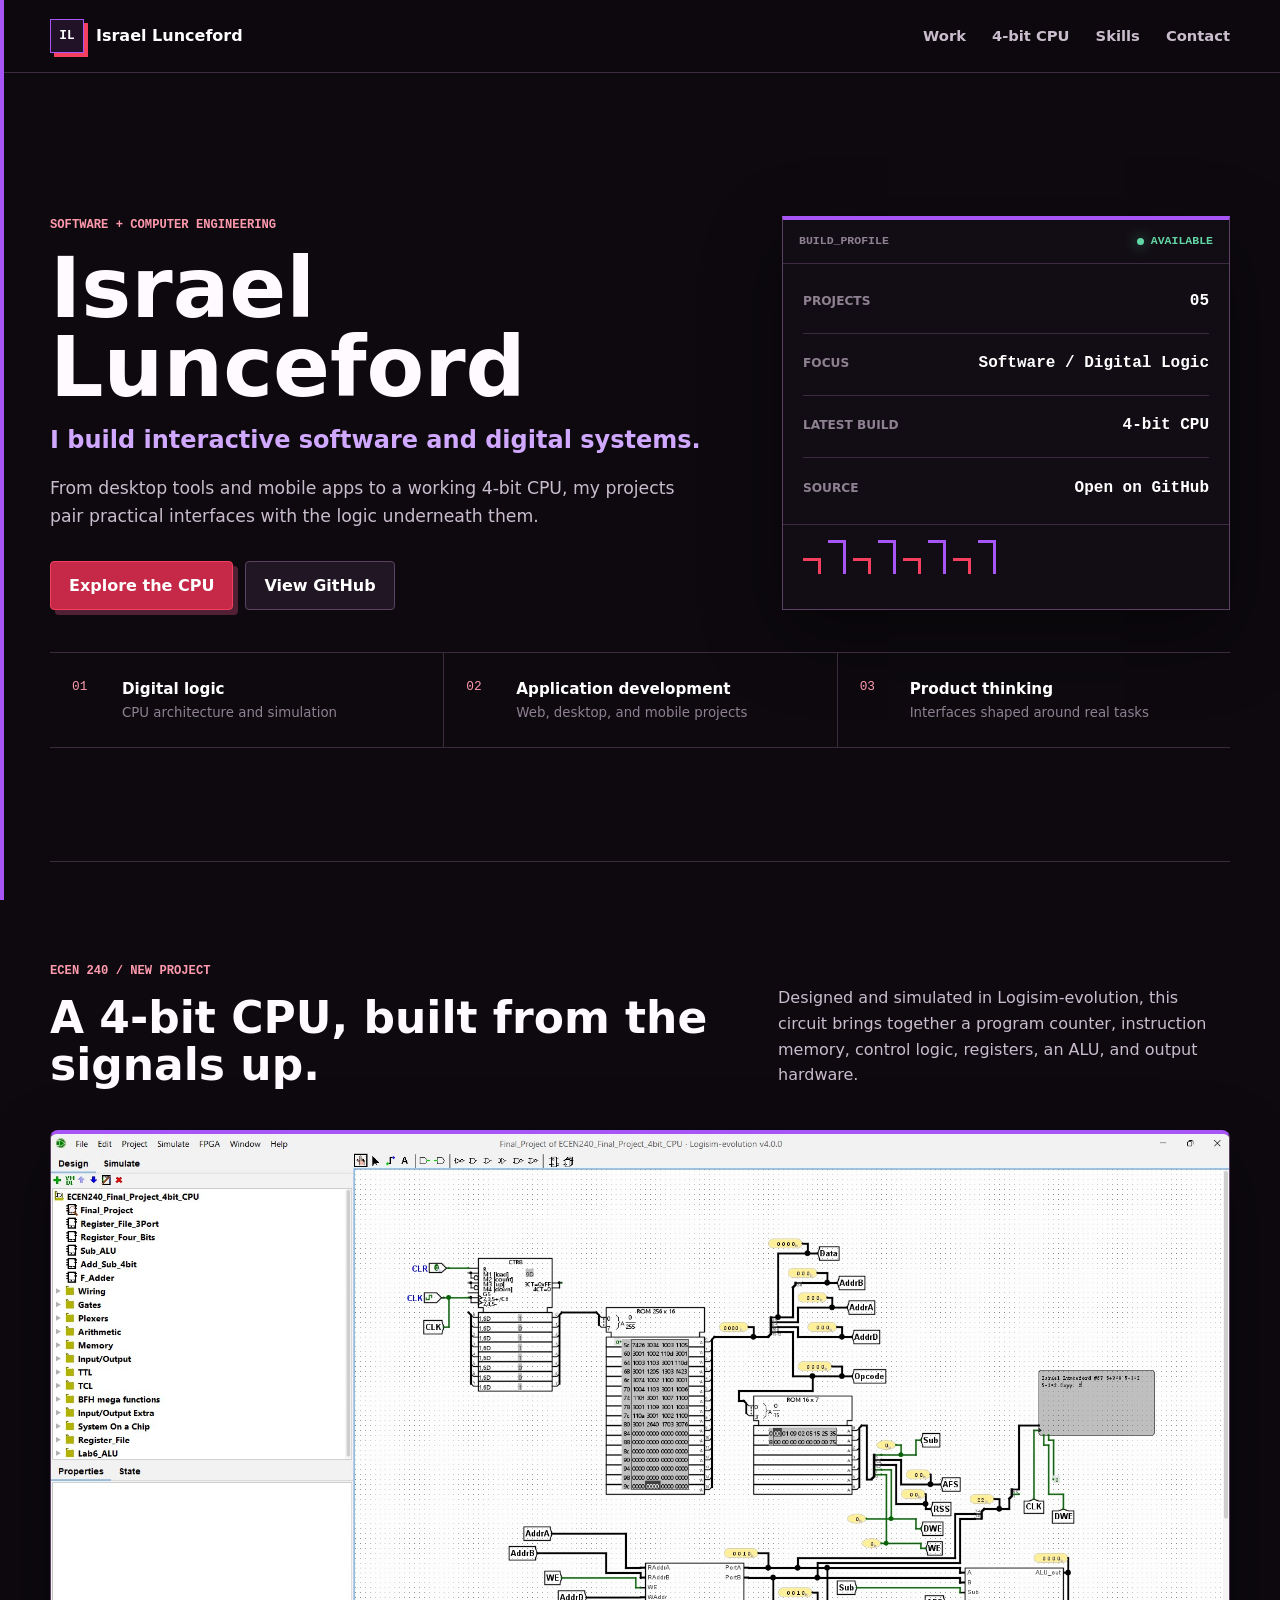
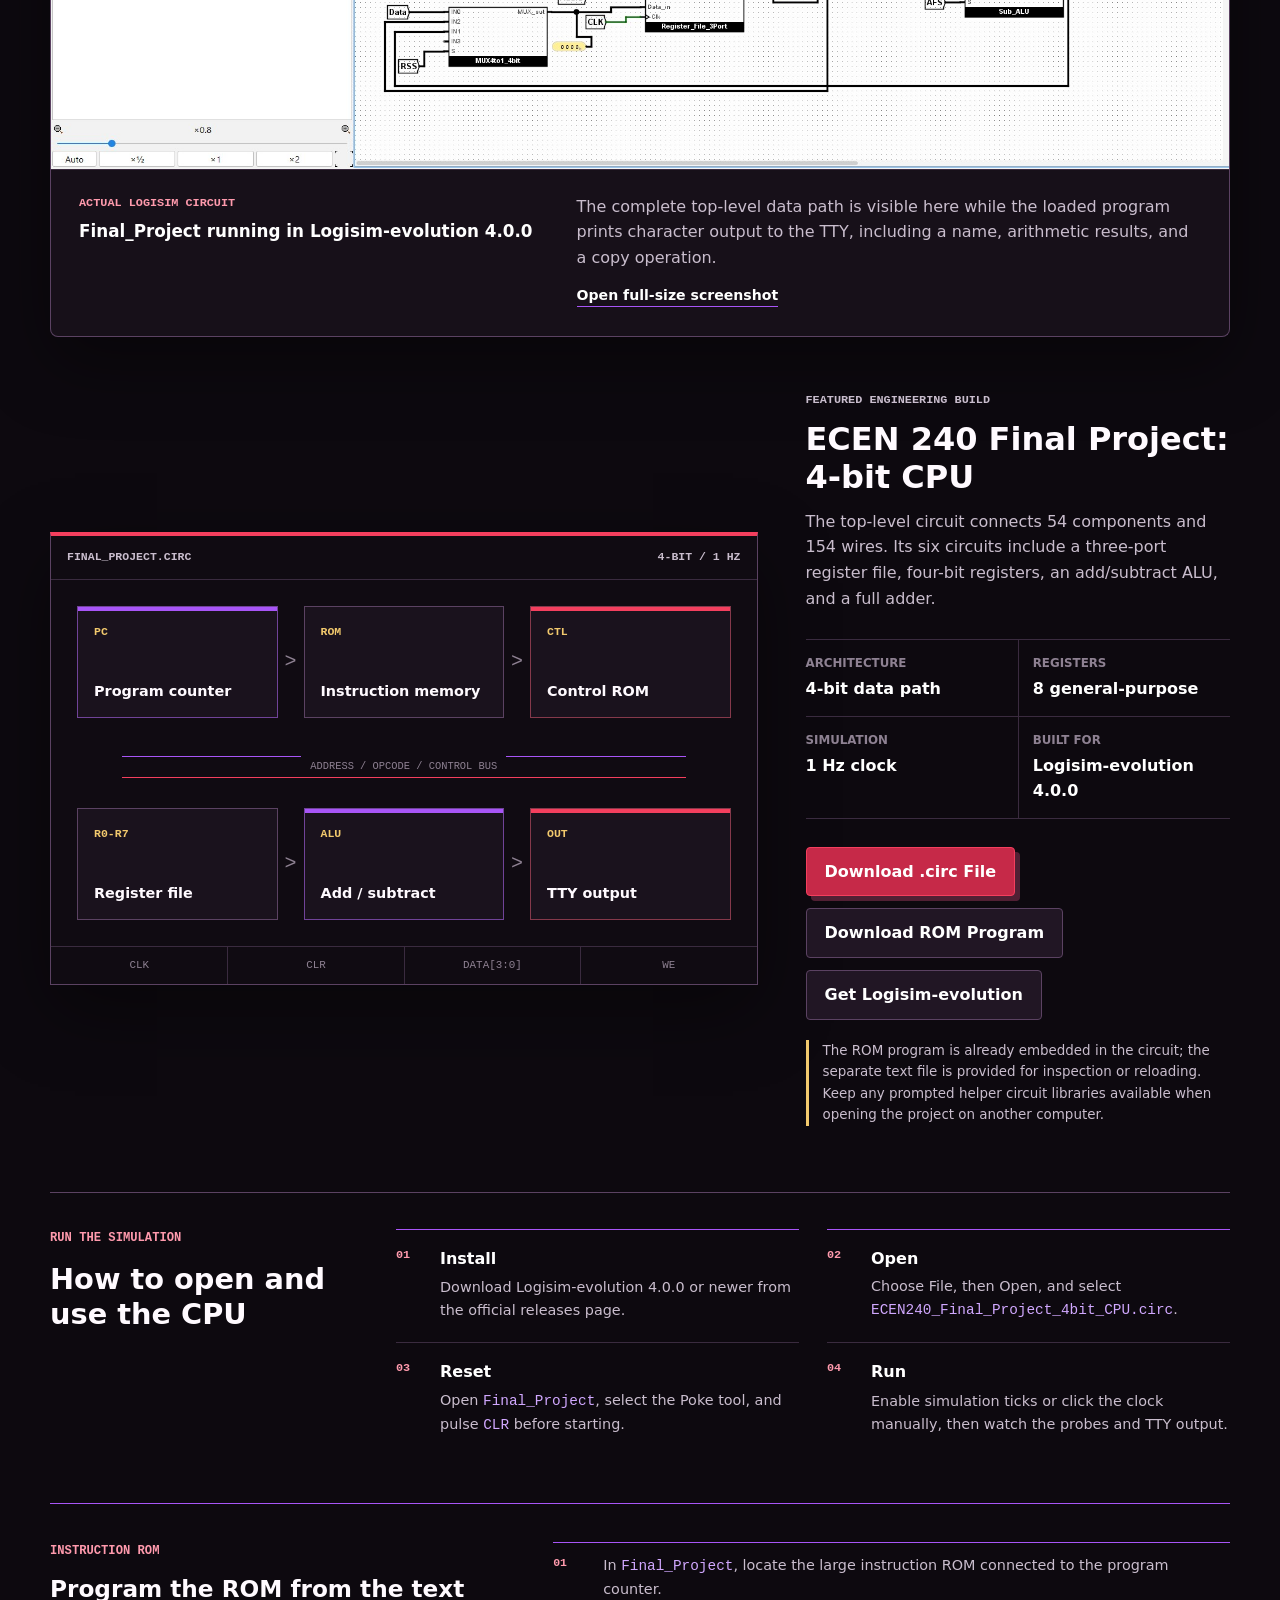
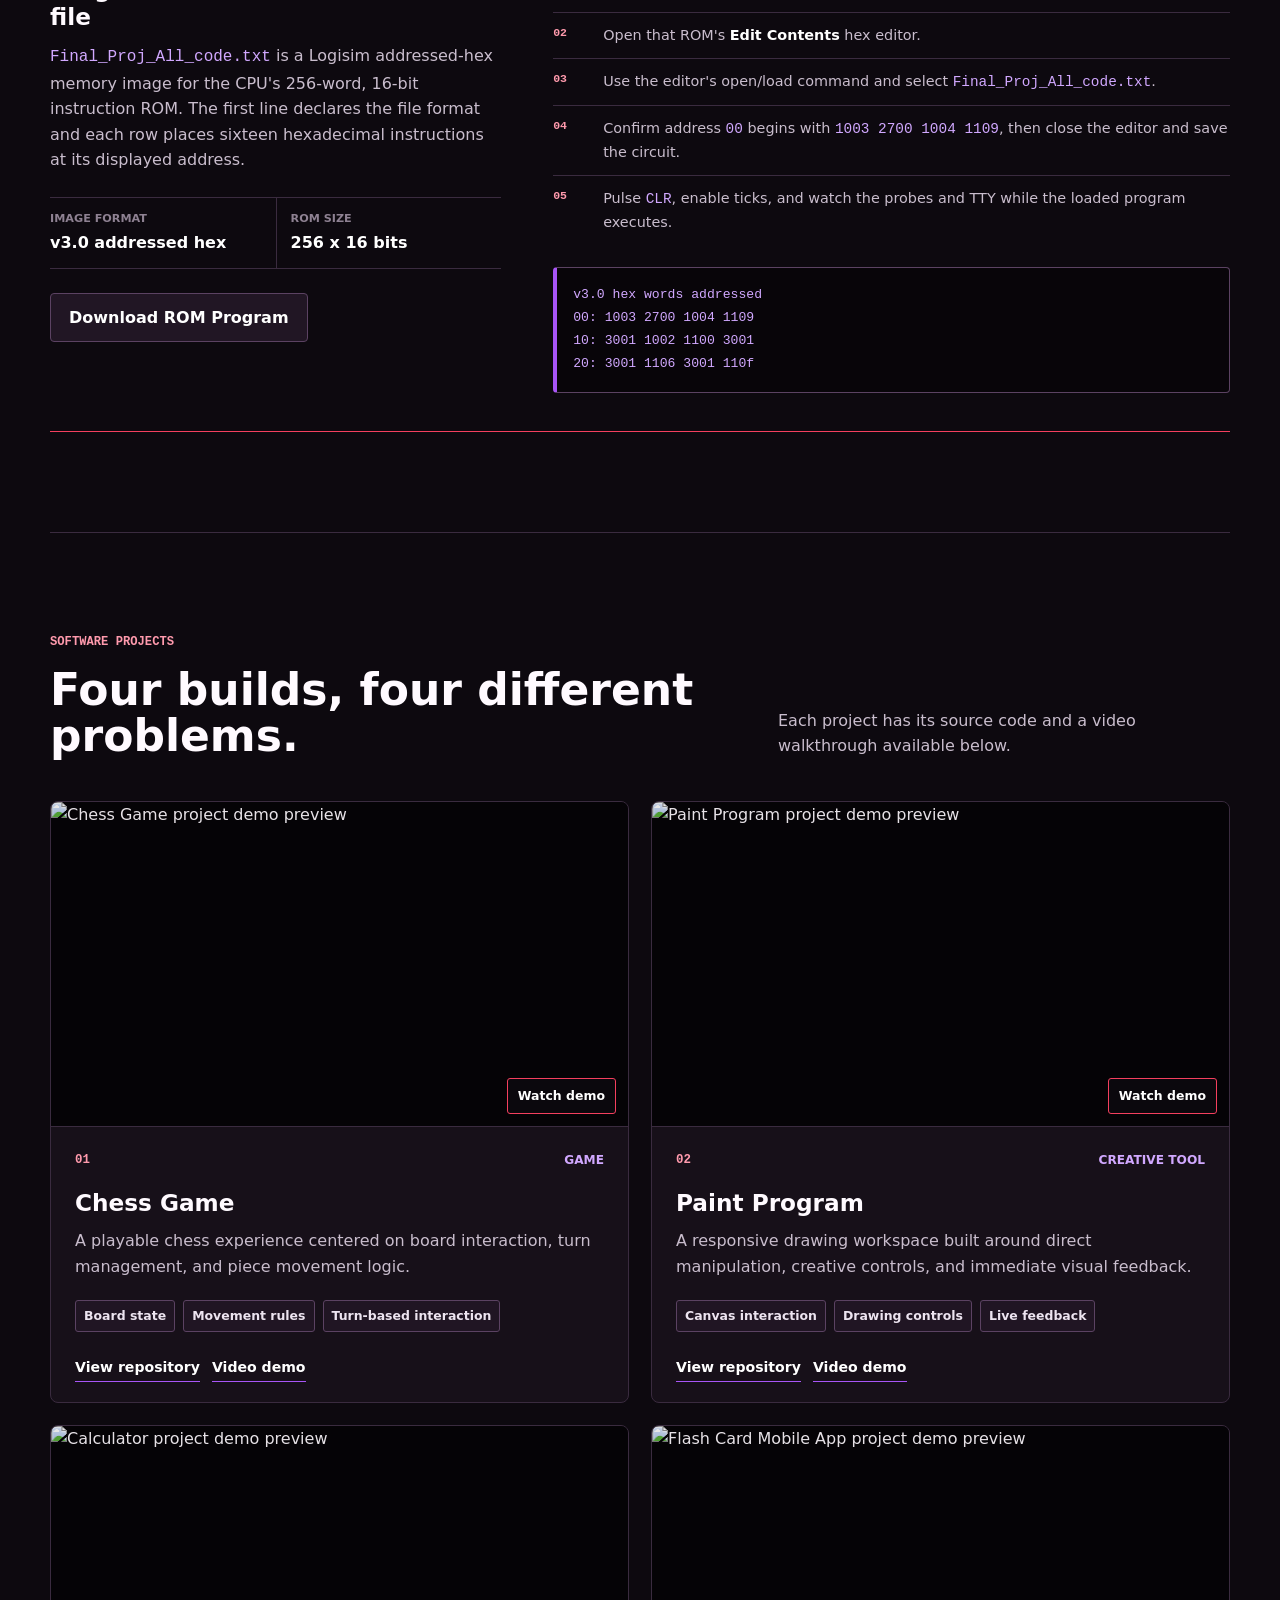
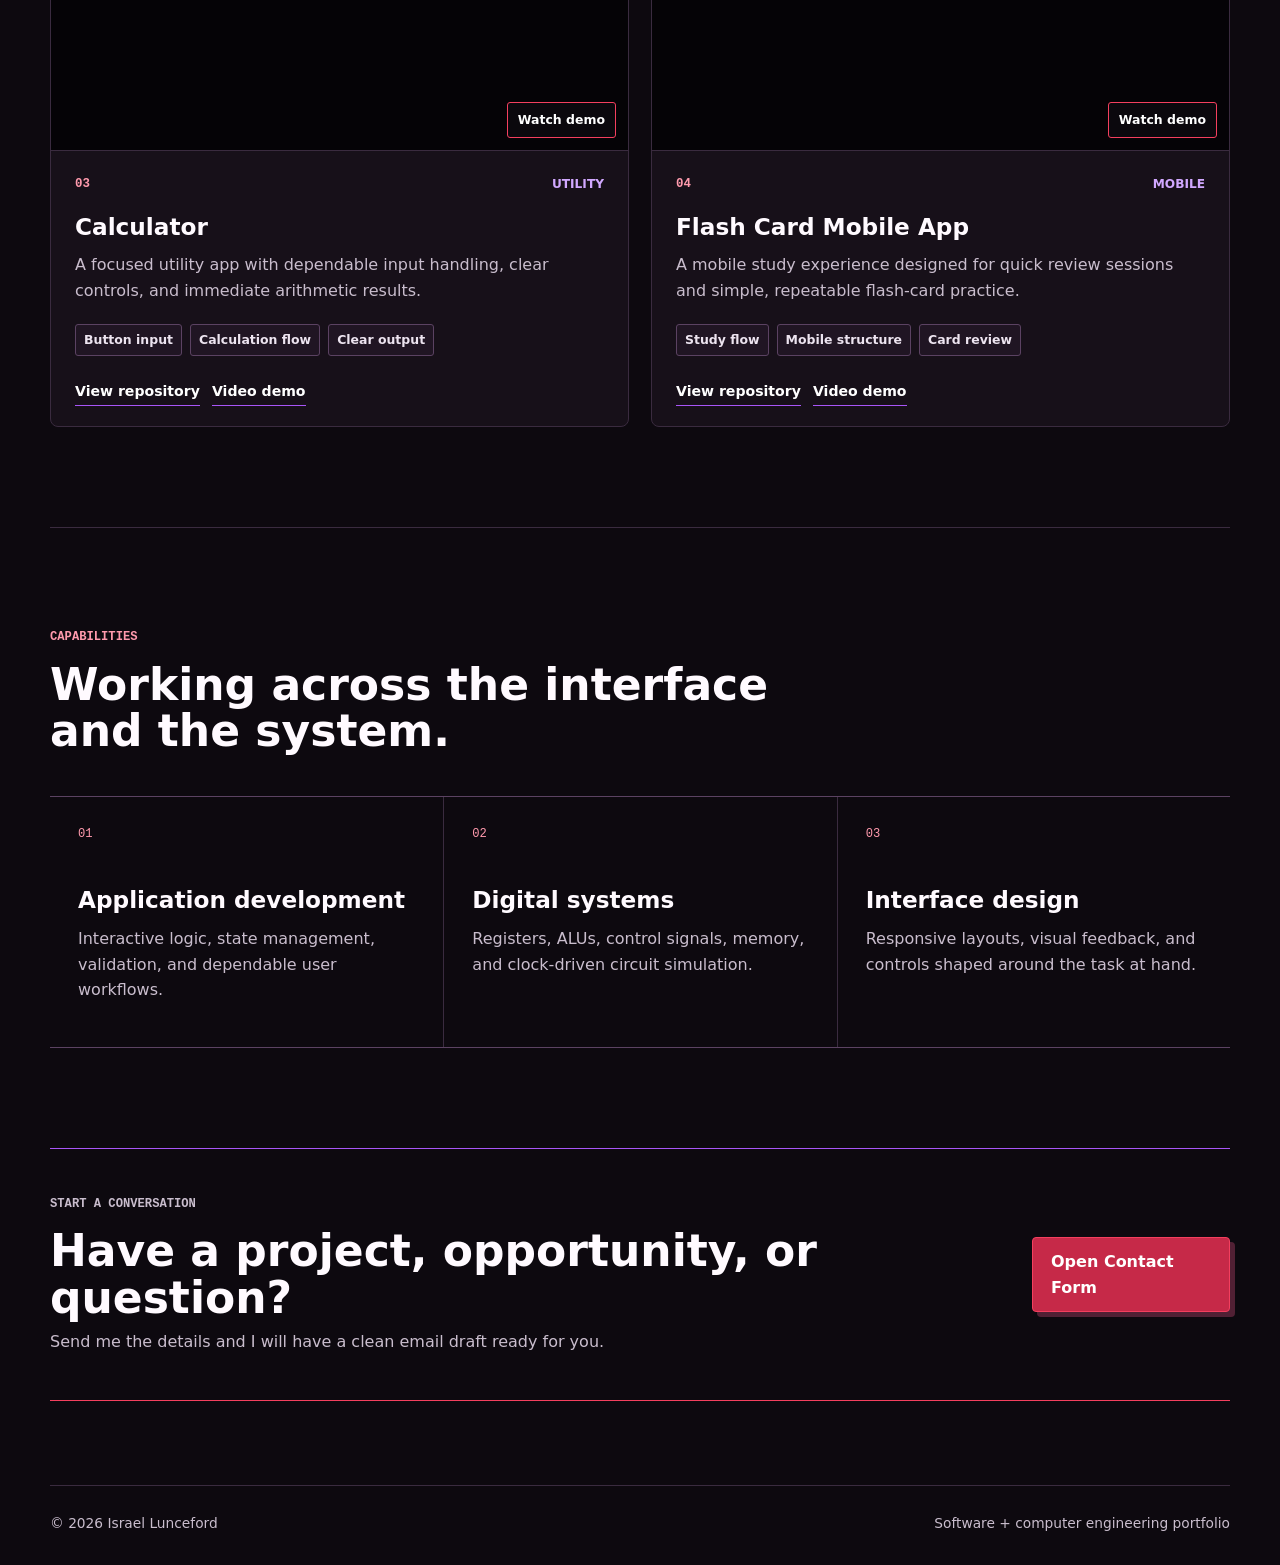
==== commit 09e1b172: "update-jpg" ====
--- a/index.html
+++ b/index.html
@@ -87,6 +87,22 @@
                 </p>
             </div>
 
+            <figure class="cpu-screenshot" data-reveal>
+                <a class="cpu-screenshot-link" href="4bit-cpu.jpg" target="_blank" rel="noopener" aria-label="Open the full-size 4-bit CPU screenshot">
+                    <img src="4bit-cpu.jpg" width="1915" height="1032" loading="lazy" alt="Logisim-evolution screenshot of the running 4-bit CPU with its program counter, instruction ROM, control ROM, register file, ALU, active signals, and TTY displaying Israel Lunceford with arithmetic results">
+                </a>
+                <figcaption>
+                    <div>
+                        <p class="project-label">Actual Logisim circuit</p>
+                        <strong>Final_Project running in Logisim-evolution 4.0.0</strong>
+                    </div>
+                    <div>
+                        <p>The complete top-level data path is visible here while the loaded program prints character output to the TTY, including a name, arithmetic results, and a copy operation.</p>
+                        <a class="text-link" href="4bit-cpu.jpg" target="_blank" rel="noopener">Open full-size screenshot</a>
+                    </div>
+                </figcaption>
+            </figure>
+
             <div class="cpu-layout">
                 <div class="cpu-machine" role="img" aria-label="Simplified block diagram showing the CPU program counter, instruction ROM, control ROM, register file, ALU, and TTY output" data-reveal>
                     <div class="machine-toolbar">
--- a/styles/styles.css
+++ b/styles/styles.css
@@ -450,6 +450,57 @@
     margin-bottom: 0;
 }
 
+.cpu-screenshot {
+    margin: 0 0 54px;
+    overflow: hidden;
+    border: 1px solid var(--line-strong);
+    border-top: 4px solid var(--purple);
+    border-radius: 8px;
+    background: var(--surface);
+    box-shadow: var(--shadow);
+}
+
+.cpu-screenshot-link {
+    display: block;
+    overflow: hidden;
+    border-bottom: 1px solid var(--line);
+    background: #f4f4f4;
+    cursor: zoom-in;
+}
+
+.cpu-screenshot img {
+    width: 100%;
+    height: auto;
+    aspect-ratio: 1915 / 1032;
+    object-fit: contain;
+    transition: transform 260ms ease;
+}
+
+.cpu-screenshot-link:hover img {
+    transform: scale(1.01);
+}
+
+.cpu-screenshot figcaption {
+    display: grid;
+    grid-template-columns: minmax(0, 0.85fr) minmax(320px, 1.15fr);
+    gap: 36px;
+    padding: 24px 28px 28px;
+}
+
+.cpu-screenshot figcaption .project-label {
+    margin-bottom: 5px;
+}
+
+.cpu-screenshot figcaption strong {
+    color: #ffffff;
+    font-size: 1.05rem;
+}
+
+.cpu-screenshot figcaption p:not(.project-label) {
+    margin-bottom: 12px;
+    color: var(--muted);
+}
+
 .cpu-layout {
     display: grid;
     grid-template-columns: minmax(0, 1.25fr) minmax(320px, 0.75fr);
@@ -1231,6 +1282,7 @@
     .capability-grid,
     .report-grid,
     .split-heading,
+    .cpu-screenshot figcaption,
     .intro {
         grid-template-columns: 1fr;
     }
@@ -1324,6 +1376,7 @@
     }
 
     .project-body,
+    .cpu-screenshot figcaption,
     .contact-form,
     .mini-form,
     .recommendation-panel,
